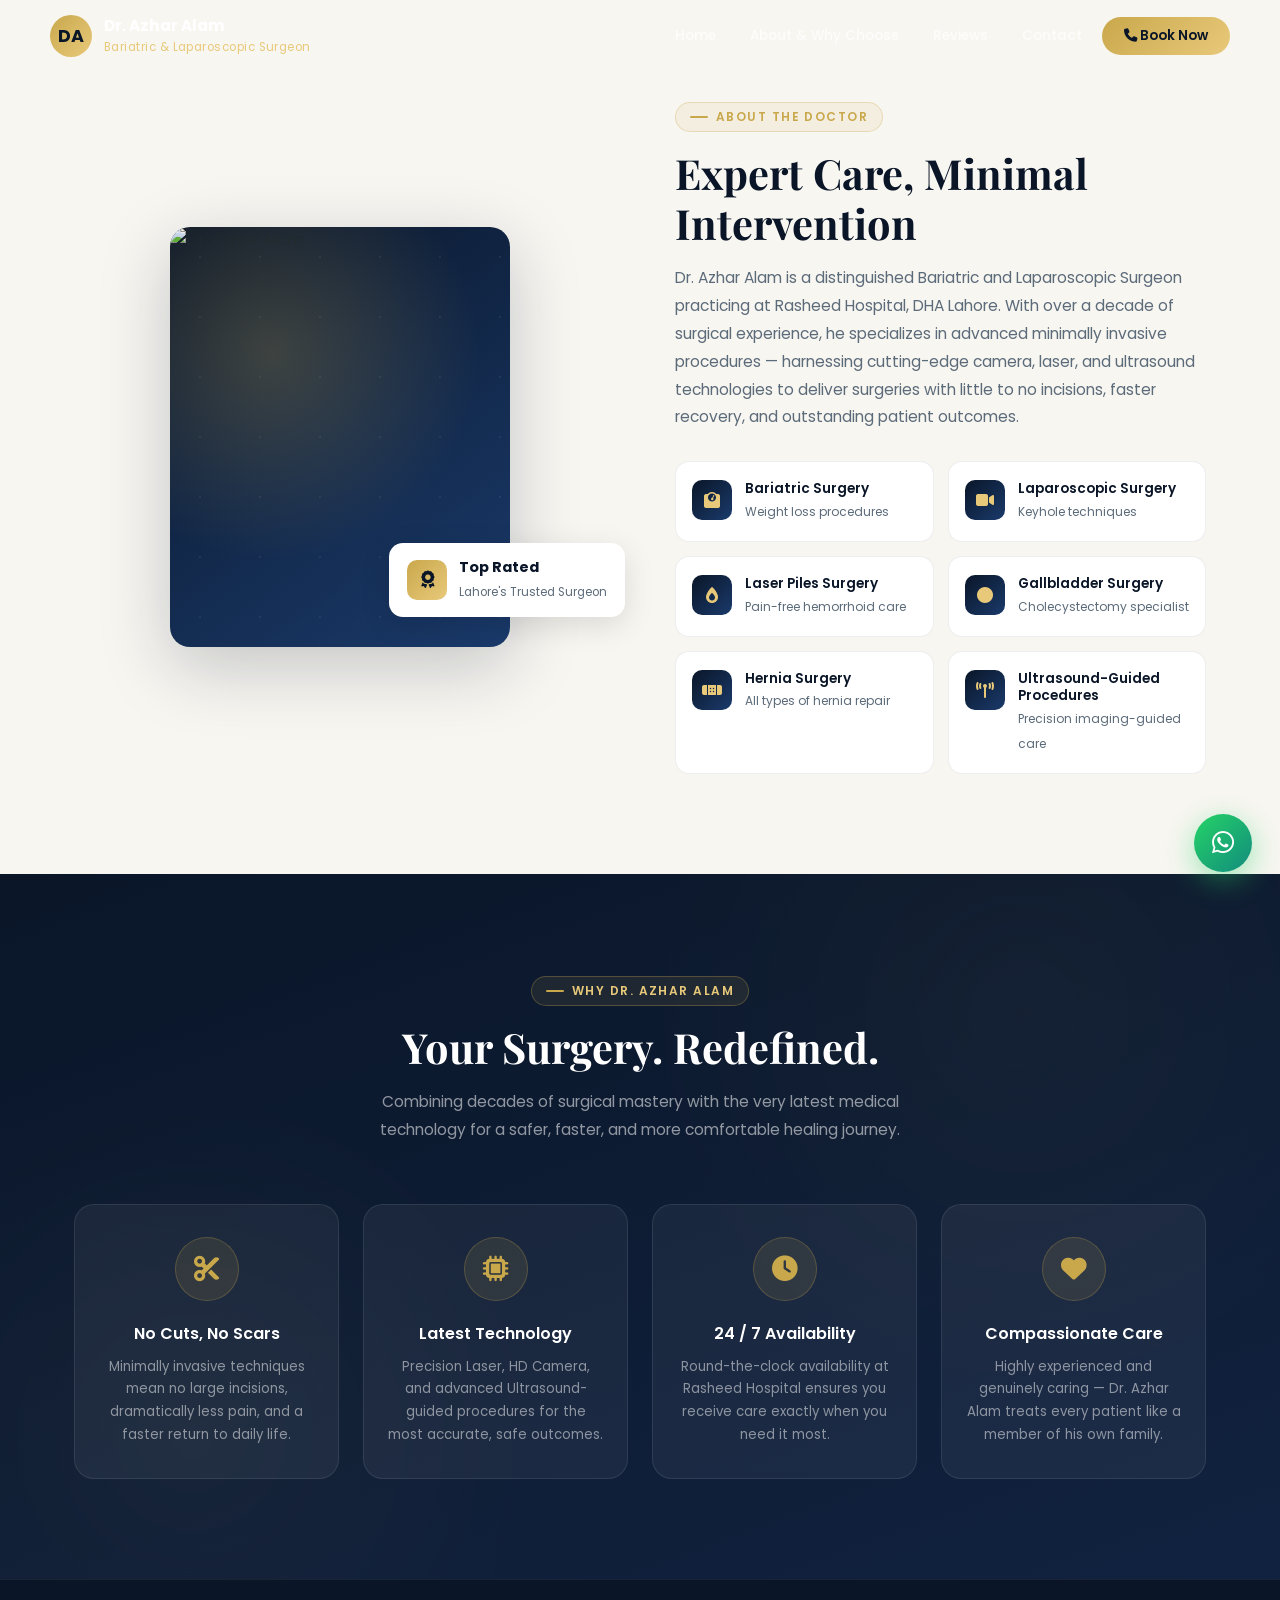
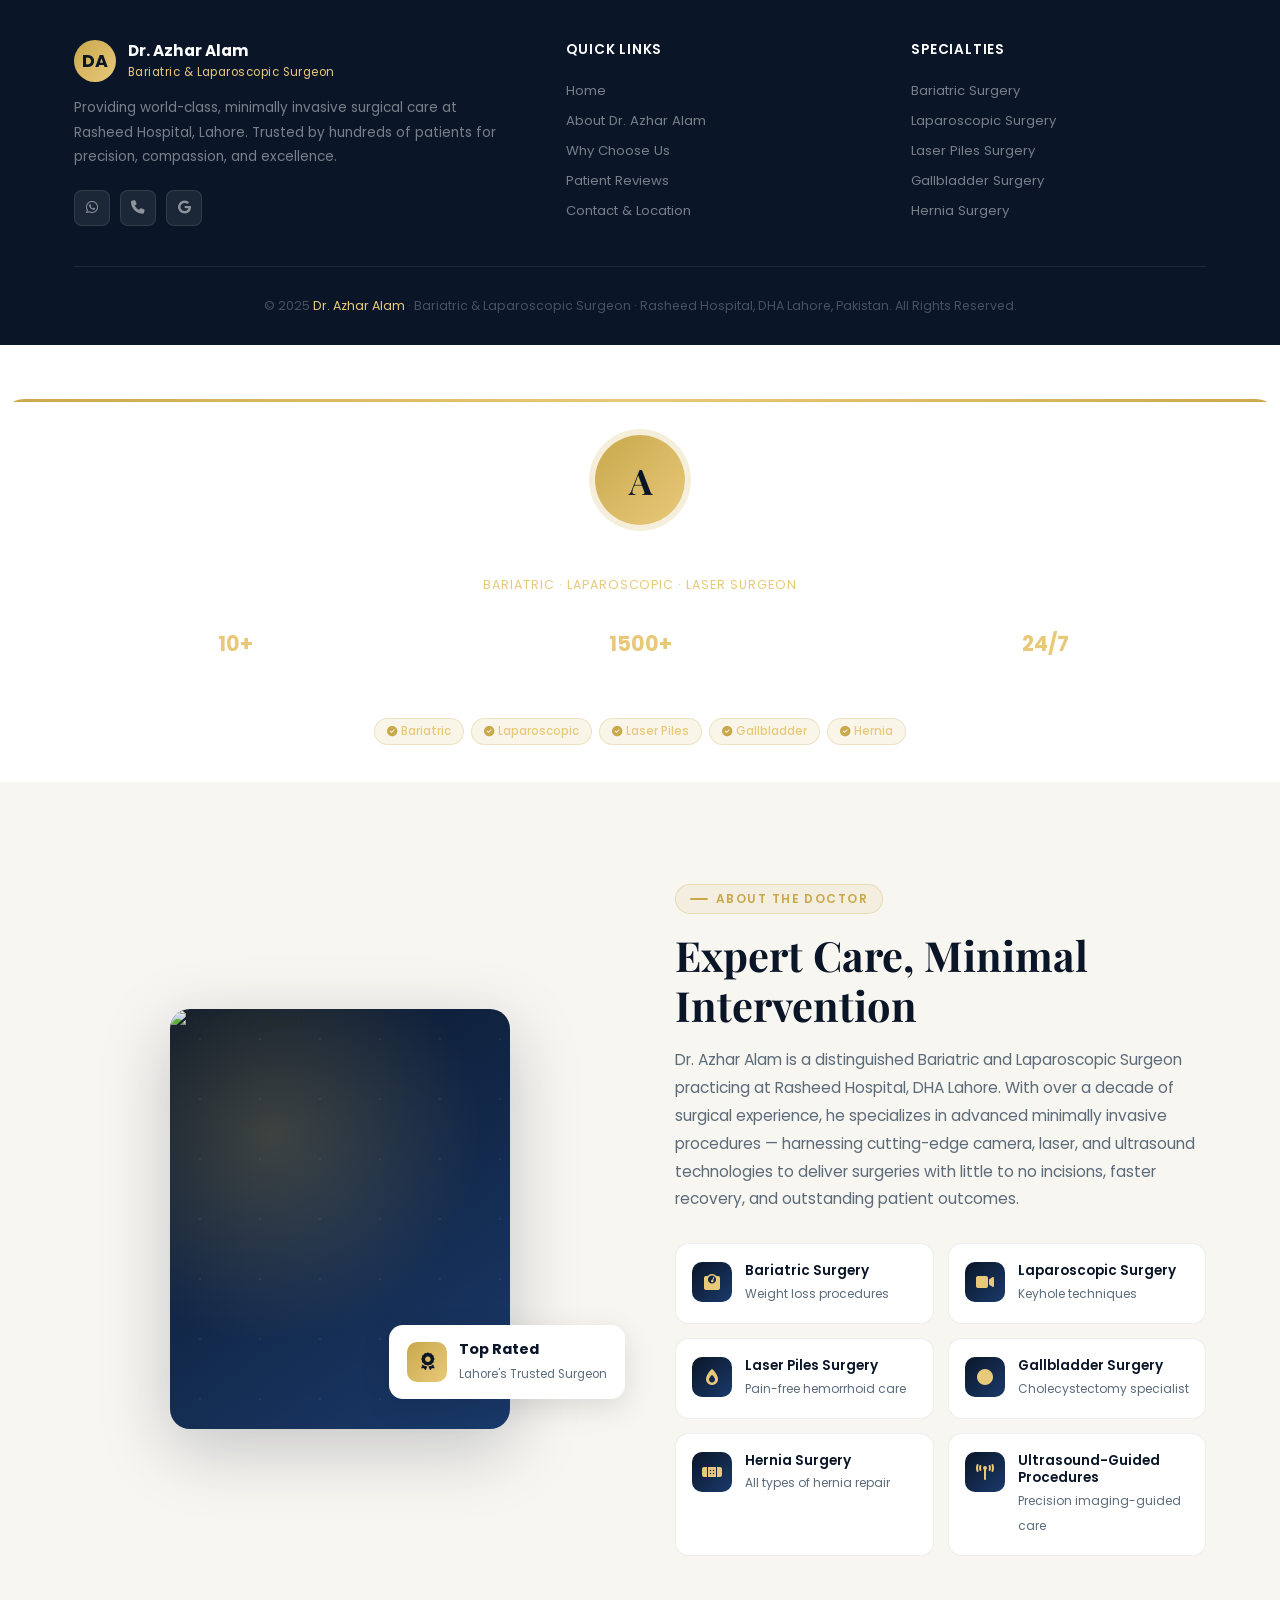
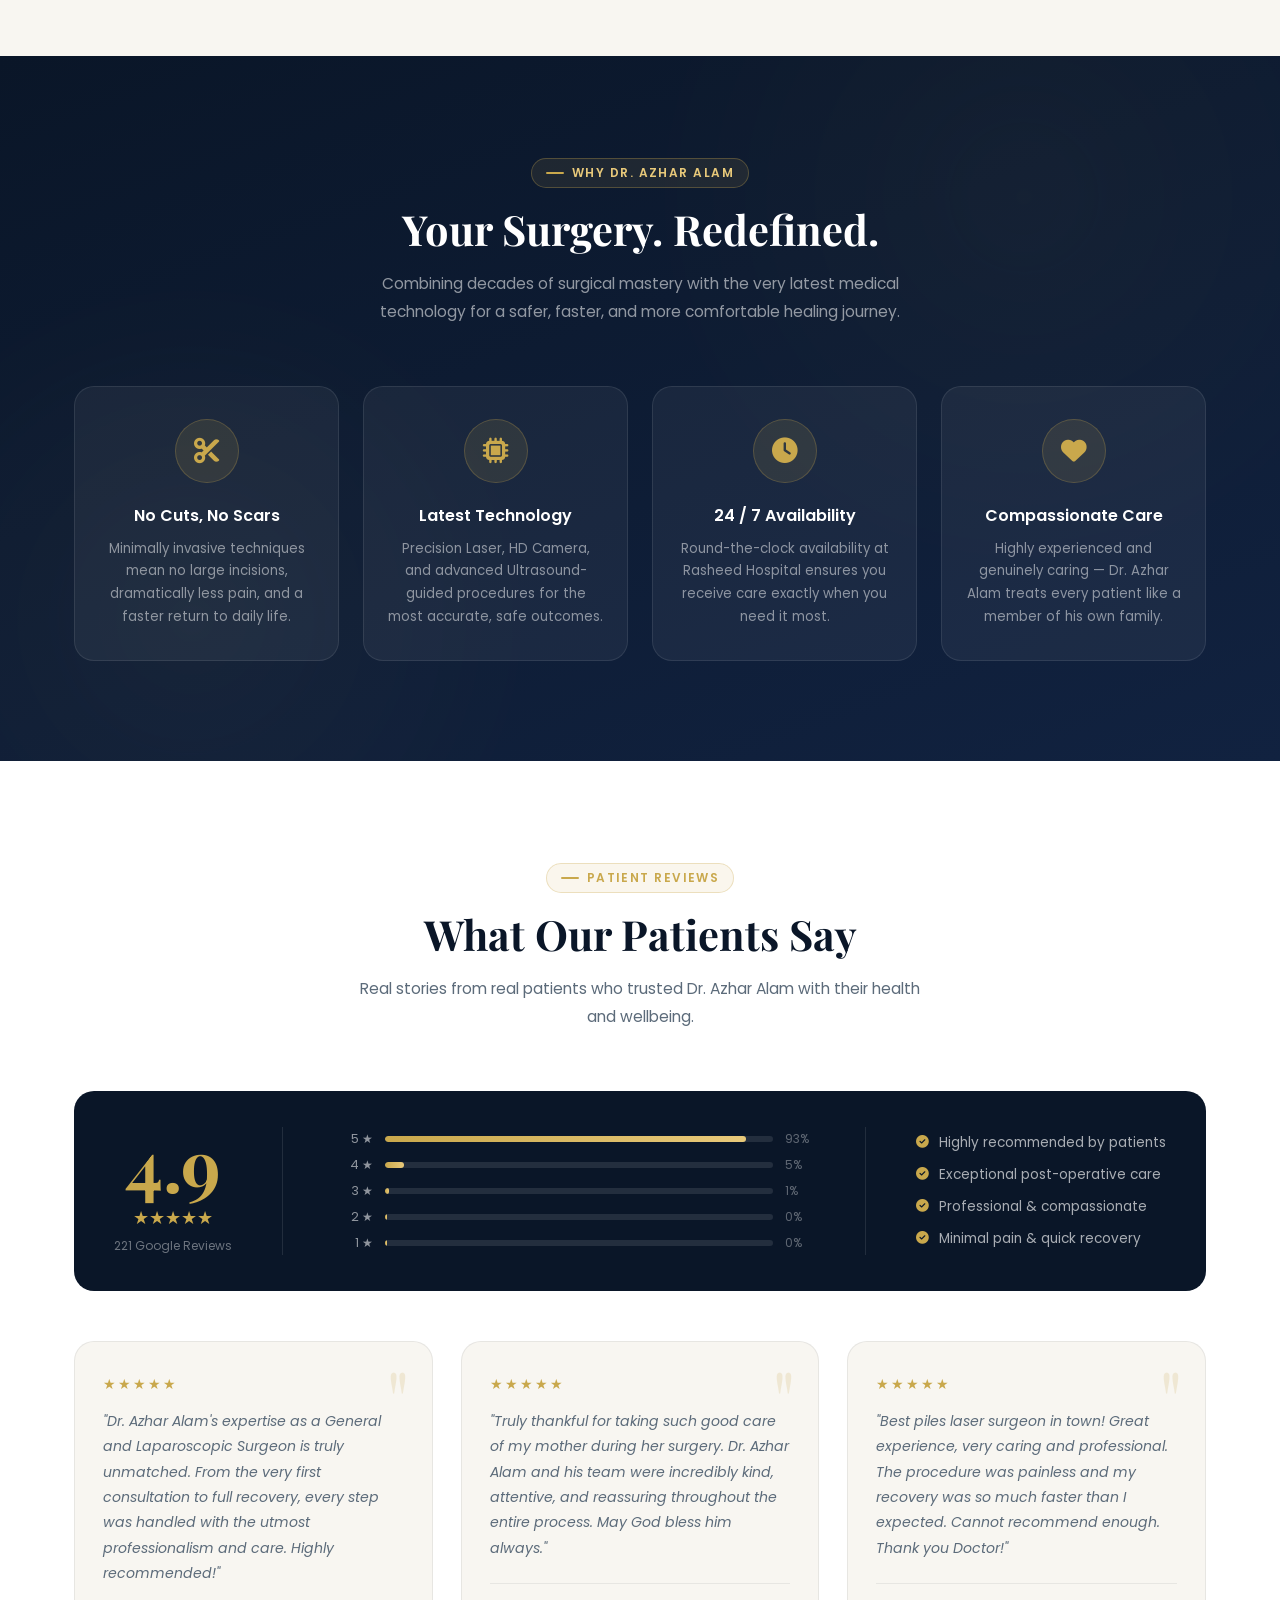
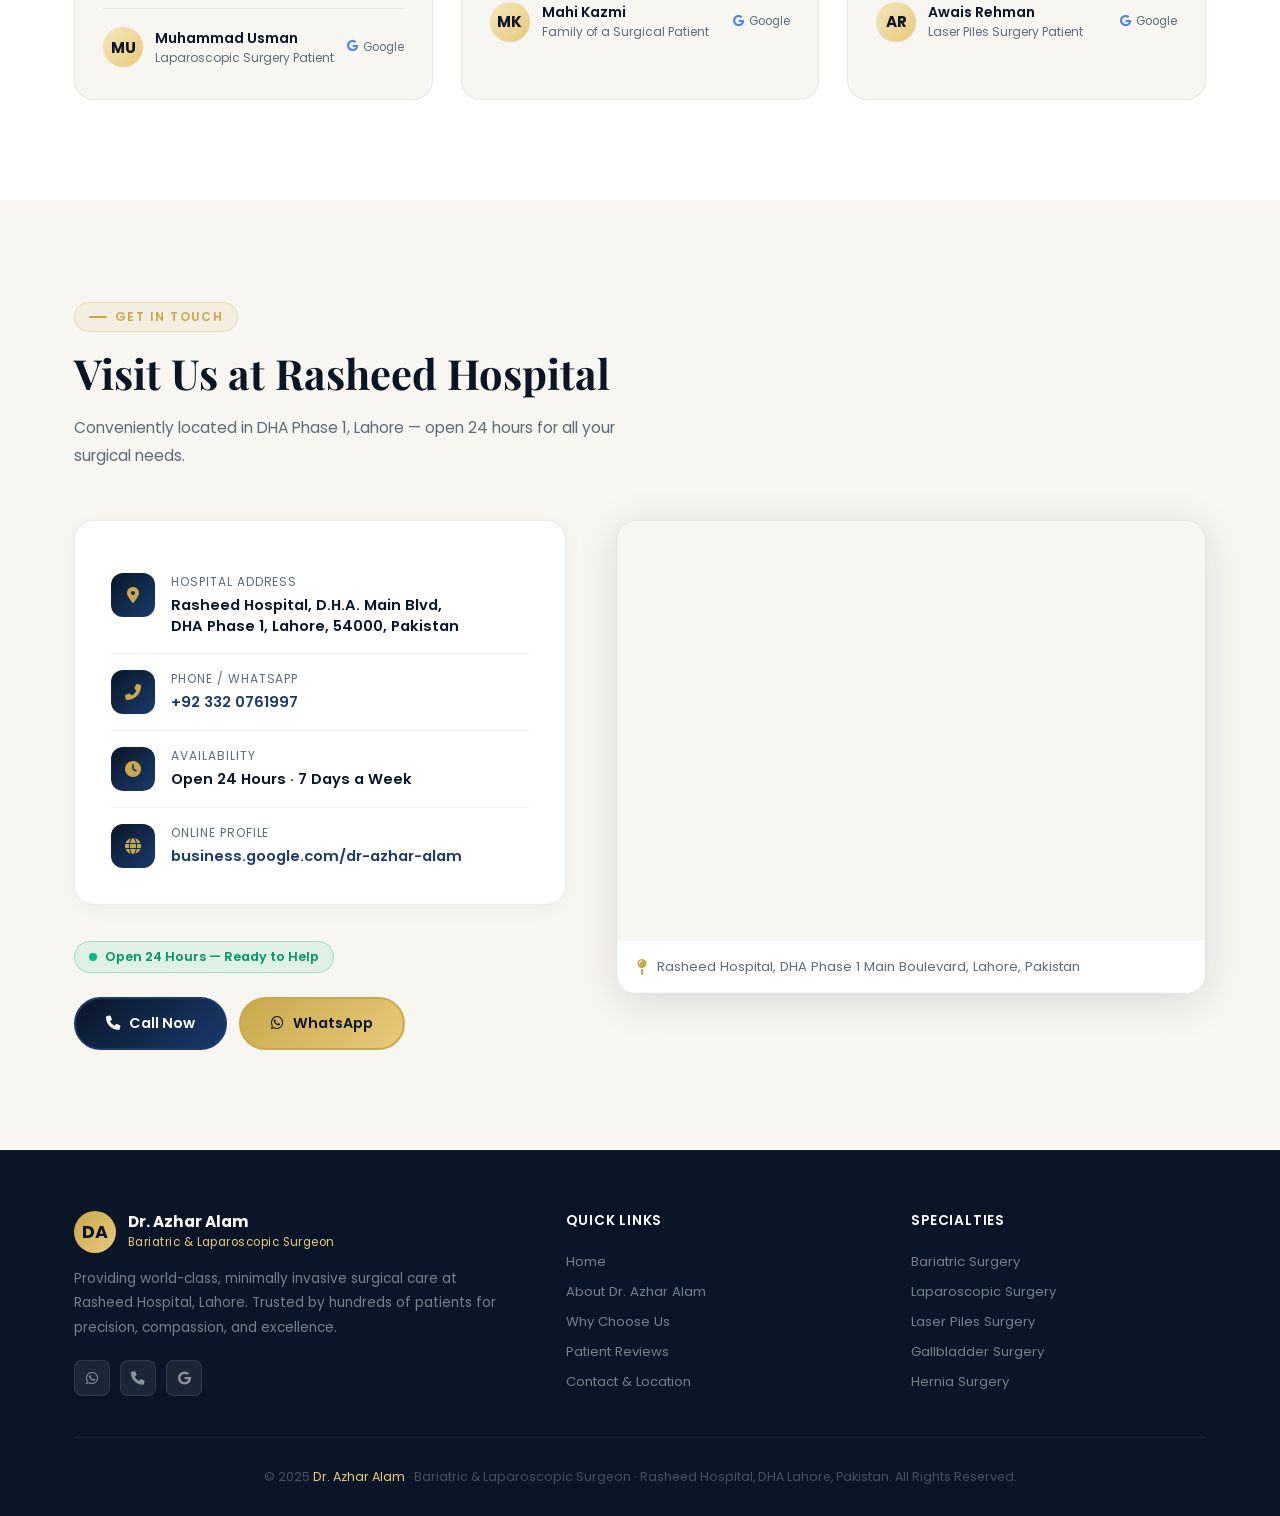
==== about.html @ 4dccc45f "Refactor to multi-page layout and external CSS" ====
<!DOCTYPE html>
<html lang="en">

<head>
  <meta charset="UTF-8" />
  <meta name="viewport" content="width=device-width, initial-scale=1.0" />
  <title>Dr. Azhar Alam — Bariatric & Laparoscopic Surgeon, Lahore</title>
  <link rel="preconnect" href="https://fonts.googleapis.com" />
  <link rel="preconnect" href="https://fonts.gstatic.com" crossorigin />
  <link
    href="https://fonts.googleapis.com/css2?family=Playfair+Display:wght@400;600;700&family=Poppins:wght@300;400;500;600;700&family=Noto+Nastaliq+Urdu:wght@400;700&display=swap"
    rel="stylesheet" />
  <link rel="stylesheet" href="https://cdnjs.cloudflare.com/ajax/libs/font-awesome/6.5.0/css/all.min.css" />

    <link rel="stylesheet" href="style.css" />
</head>
<body>
<nav id="navbar">
    <div class="nav-inner">
      <div class="nav-logo">
        <div class="nav-logo-icon">DA</div>
        <div class="nav-logo-text">
          <strong>Dr. Azhar Alam</strong>
          <span>Bariatric & Laparoscopic Surgeon</span>
        </div>
      </div>
            <div class="nav-links">
        <a href="index.html">Home</a>
        <a href="about.html">About & Why Choose</a>
        <a href="reviews.html">Reviews</a>
        <a href="contact.html">Contact</a>
        <a href="tel:+923320761997" class="nav-cta"><i class="fa fa-phone"></i> Book Now</a>
      </div>
      <div class="hamburger" id="hamburger" onclick="toggleMenu()">
        <span></span><span></span><span></span>
      </div>
    </div>
  </nav>
    <div class="mobile-menu" id="mobileMenu">
    <a href="index.html"><i class="fa fa-home"
        style="margin-right:10px;color:var(--gold)"></i>Home</a>
    <a href="about.html"><i class="fa fa-user-md"
        style="margin-right:10px;color:var(--gold)"></i>About</a>
    <a href="reviews.html"><i class="fa fa-comments"
        style="margin-right:10px;color:var(--gold)"></i>Reviews</a>
    <a href="contact.html"><i class="fa fa-map-marker-alt"
        style="margin-right:10px;color:var(--gold)"></i>Contact</a>
    <a href="tel:+923320761997" style="color:var(--gold-light);font-weight:600;margin-top:10px;"><i class="fa fa-phone"
        style="margin-right:10px;"></i>Call Now: +92 332 0761997</a>
  </div>

<section id="about">
    <div class="container">
      <div class="about-grid">
        <div class="about-img-wrap reveal-left">
          <div class="about-img-bg" style="overflow: hidden; border-radius: 20px;">
            <img src="assets/image1.png" alt="Dr. Azhar Alam"
              style="width: 100%; height: 100%; object-fit: cover; display: block;">
          </div>
          <div class="about-badge-float">
            <div class="abf-icon"><i class="fa fa-award"></i></div>
            <div class="abf-text">
              <strong>Top Rated</strong>
              <span>Lahore's Trusted Surgeon</span>
            </div>
          </div>
        </div>

        <div class="about-text reveal-right">
          <div class="section-label">About the Doctor</div>
          <h2 class="section-title">Expert Care, Minimal Intervention</h2>
          <p class="section-sub">
            Dr. Azhar Alam is a distinguished Bariatric and Laparoscopic Surgeon practicing at Rasheed Hospital, DHA
            Lahore. With over a decade of surgical experience, he specializes in advanced minimally invasive procedures
            — harnessing cutting-edge camera, laser, and ultrasound technologies to deliver surgeries with little to no
            incisions, faster recovery, and outstanding patient outcomes.
          </p>

          <div class="specialty-grid">
            <div class="specialty-card reveal delay-1">
              <div class="sc-icon"><i class="fa fa-weight"></i></div>
              <div class="sc-text">
                <strong>Bariatric Surgery</strong>
                <span>Weight loss procedures</span>
              </div>
            </div>
            <div class="specialty-card reveal delay-2">
              <div class="sc-icon"><i class="fa fa-video"></i></div>
              <div class="sc-text">
                <strong>Laparoscopic Surgery</strong>
                <span>Keyhole techniques</span>
              </div>
            </div>
            <div class="specialty-card reveal delay-3">
              <div class="sc-icon"><i class="fa fa-burn"></i></div>
              <div class="sc-text">
                <strong>Laser Piles Surgery</strong>
                <span>Pain-free hemorrhoid care</span>
              </div>
            </div>
            <div class="specialty-card reveal delay-4">
              <div class="sc-icon"><i class="fa fa-circle"></i></div>
              <div class="sc-text">
                <strong>Gallbladder Surgery</strong>
                <span>Cholecystectomy specialist</span>
              </div>
            </div>
            <div class="specialty-card reveal delay-5">
              <div class="sc-icon"><i class="fa fa-band-aid"></i></div>
              <div class="sc-text">
                <strong>Hernia Surgery</strong>
                <span>All types of hernia repair</span>
              </div>
            </div>
            <div class="specialty-card reveal delay-5">
              <div class="sc-icon"><i class="fa fa-broadcast-tower"></i></div>
              <div class="sc-text">
                <strong>Ultrasound-Guided Procedures</strong>
                <span>Precision imaging-guided care</span>
              </div>
            </div>
          </div>
        </div>
      </div>
    </div>
  </section>

  <!-- ═══════════════════════════════ WHY CHOOSE ═══════════════════════════════ -->
  <section id="why">
    <div class="container">
      <div class="why-header">
        <div class="section-label reveal"
          style="color:var(--gold-light);background:rgba(201,168,76,.1);border-color:rgba(201,168,76,.3);">
          Why Dr. Azhar Alam
        </div>
        <h2 class="section-title reveal delay-1">Your Surgery. Redefined.</h2>
        <p class="section-sub reveal delay-2" style="color:rgba(255,255,255,.55); margin:0 auto;">
          Combining decades of surgical mastery with the very latest medical technology for a safer, faster, and more
          comfortable healing journey.
        </p>
      </div>
      <div class="why-grid">
        <div class="why-card reveal delay-1">
          <div class="why-icon"><i class="fa fa-cut"></i></div>
          <h3>No Cuts, No Scars</h3>
          <p>Minimally invasive techniques mean no large incisions, dramatically less pain, and a faster return to daily
            life.</p>
        </div>
        <div class="why-card reveal delay-2">
          <div class="why-icon"><i class="fa fa-microchip"></i></div>
          <h3>Latest Technology</h3>
          <p>Precision Laser, HD Camera, and advanced Ultrasound-guided procedures for the most accurate, safe outcomes.
          </p>
        </div>
        <div class="why-card reveal delay-3">
          <div class="why-icon"><i class="fa fa-clock"></i></div>
          <h3>24 / 7 Availability</h3>
          <p>Round-the-clock availability at Rasheed Hospital ensures you receive care exactly when you need it most.
          </p>
        </div>
        <div class="why-card reveal delay-4">
          <div class="why-icon"><i class="fa fa-heart"></i></div>
          <h3>Compassionate Care</h3>
          <p>Highly experienced and genuinely caring — Dr. Azhar Alam treats every patient like a member of his own
            family.</p>
        </div>
      </div>
    </div>
  </section>

<footer>
    <div class="container">
      <div class="footer-top">
        <div class="footer-brand">
          <div class="nav-logo" style="margin-bottom:0">
            <div class="nav-logo-icon">DA</div>
            <div class="nav-logo-text">
              <strong>Dr. Azhar Alam</strong>
              <span>Bariatric & Laparoscopic Surgeon</span>
            </div>
          </div>
          <p>Providing world-class, minimally invasive surgical care at Rasheed Hospital, Lahore. Trusted by hundreds of
            patients for precision, compassion, and excellence.</p>
          <div class="footer-socials">
            <a href="https://wa.me/923320761997" class="footer-social" target="_blank"><i
                class="fab fa-whatsapp"></i></a>
            <a href="tel:+923320761997" class="footer-social"><i class="fa fa-phone"></i></a>
            <a href="https://business.google.com/dr-azhar-alam" class="footer-social" target="_blank"><i
                class="fab fa-google"></i></a>
          </div>
        </div>

                <div class="footer-col">
          <h4>Quick Links</h4>
          <a href="index.html">Home</a>
          <a href="about.html">About Dr. Azhar Alam</a>
          <a href="about.html">Why Choose Us</a>
          <a href="reviews.html">Patient Reviews</a>
          <a href="contact.html">Contact & Location</a>
        </div>

        <div class="footer-col">
          <h4>Specialties</h4>
          <a href="about.html">Bariatric Surgery</a>
          <a href="about.html">Laparoscopic Surgery</a>
          <a href="about.html">Laser Piles Surgery</a>
          <a href="about.html">Gallbladder Surgery</a>
          <a href="about.html">Hernia Surgery</a>
        </div>
      </div>

      <div class="footer-bottom">
        <p>© 2025 <span>Dr. Azhar Alam</span> · Bariatric & Laparoscopic Surgeon · Rasheed Hospital, DHA Lahore,
          Pakistan. All Rights Reserved.</p>
      </div>
    </div>
  </footer>

<a href="https://wa.me/923320761997" class="btn btn-outline" target="_blank">
            <i class="fab fa-whatsapp"></i> WhatsApp
          </a>
        </div>
      </div>

      <div class="hero-right reveal delay-3">
        <div class="hero-card">
          <div class="hc-avatar">A</div>
          <div class="hc-name">Dr. Azhar Alam</div>
          <div class="hc-spec">Bariatric · Laparoscopic · Laser Surgeon</div>
          <div class="hc-stats">
            <div class="hc-stat">
              <strong>10+</strong>
              <span>Years Exp.</span>
            </div>
            <div class="hc-stat">
              <strong>1500+</strong>
              <span>Surgeries</span>
            </div>
            <div class="hc-stat">
              <strong>24/7</strong>
              <span>Available</span>
            </div>
          </div>
          <div class="hc-tags">
            <span class="hc-tag"><i class="fa fa-check-circle"
                style="color:var(--gold);margin-right:4px;font-size:.65rem;"></i>Bariatric</span>
            <span class="hc-tag"><i class="fa fa-check-circle"
                style="color:var(--gold);margin-right:4px;font-size:.65rem;"></i>Laparoscopic</span>
            <span class="hc-tag"><i class="fa fa-check-circle"
                style="color:var(--gold);margin-right:4px;font-size:.65rem;"></i>Laser Piles</span>
            <span class="hc-tag"><i class="fa fa-check-circle"
                style="color:var(--gold);margin-right:4px;font-size:.65rem;"></i>Gallbladder</span>
            <span class="hc-tag"><i class="fa fa-check-circle"
                style="color:var(--gold);margin-right:4px;font-size:.65rem;"></i>Hernia</span>
          </div>
        </div>
      </div>
    </div>
  </section>

  <!-- ═══════════════════════════════ ABOUT ═══════════════════════════════ -->
  <section id="about">
    <div class="container">
      <div class="about-grid">
        <div class="about-img-wrap reveal-left">
          <div class="about-img-bg" style="overflow: hidden; border-radius: 20px;">
            <img src="assets/image1.png" alt="Dr. Azhar Alam"
              style="width: 100%; height: 100%; object-fit: cover; display: block;">
          </div>
          <div class="about-badge-float">
            <div class="abf-icon"><i class="fa fa-award"></i></div>
            <div class="abf-text">
              <strong>Top Rated</strong>
              <span>Lahore's Trusted Surgeon</span>
            </div>
          </div>
        </div>

        <div class="about-text reveal-right">
          <div class="section-label">About the Doctor</div>
          <h2 class="section-title">Expert Care, Minimal Intervention</h2>
          <p class="section-sub">
            Dr. Azhar Alam is a distinguished Bariatric and Laparoscopic Surgeon practicing at Rasheed Hospital, DHA
            Lahore. With over a decade of surgical experience, he specializes in advanced minimally invasive procedures
            — harnessing cutting-edge camera, laser, and ultrasound technologies to deliver surgeries with little to no
            incisions, faster recovery, and outstanding patient outcomes.
          </p>

          <div class="specialty-grid">
            <div class="specialty-card reveal delay-1">
              <div class="sc-icon"><i class="fa fa-weight"></i></div>
              <div class="sc-text">
                <strong>Bariatric Surgery</strong>
                <span>Weight loss procedures</span>
              </div>
            </div>
            <div class="specialty-card reveal delay-2">
              <div class="sc-icon"><i class="fa fa-video"></i></div>
              <div class="sc-text">
                <strong>Laparoscopic Surgery</strong>
                <span>Keyhole techniques</span>
              </div>
            </div>
            <div class="specialty-card reveal delay-3">
              <div class="sc-icon"><i class="fa fa-burn"></i></div>
              <div class="sc-text">
                <strong>Laser Piles Surgery</strong>
                <span>Pain-free hemorrhoid care</span>
              </div>
            </div>
            <div class="specialty-card reveal delay-4">
              <div class="sc-icon"><i class="fa fa-circle"></i></div>
              <div class="sc-text">
                <strong>Gallbladder Surgery</strong>
                <span>Cholecystectomy specialist</span>
              </div>
            </div>
            <div class="specialty-card reveal delay-5">
              <div class="sc-icon"><i class="fa fa-band-aid"></i></div>
              <div class="sc-text">
                <strong>Hernia Surgery</strong>
                <span>All types of hernia repair</span>
              </div>
            </div>
            <div class="specialty-card reveal delay-5">
              <div class="sc-icon"><i class="fa fa-broadcast-tower"></i></div>
              <div class="sc-text">
                <strong>Ultrasound-Guided Procedures</strong>
                <span>Precision imaging-guided care</span>
              </div>
            </div>
          </div>
        </div>
      </div>
    </div>
  </section>

  <!-- ═══════════════════════════════ WHY CHOOSE ═══════════════════════════════ -->
  <section id="why">
    <div class="container">
      <div class="why-header">
        <div class="section-label reveal"
          style="color:var(--gold-light);background:rgba(201,168,76,.1);border-color:rgba(201,168,76,.3);">
          Why Dr. Azhar Alam
        </div>
        <h2 class="section-title reveal delay-1">Your Surgery. Redefined.</h2>
        <p class="section-sub reveal delay-2" style="color:rgba(255,255,255,.55); margin:0 auto;">
          Combining decades of surgical mastery with the very latest medical technology for a safer, faster, and more
          comfortable healing journey.
        </p>
      </div>
      <div class="why-grid">
        <div class="why-card reveal delay-1">
          <div class="why-icon"><i class="fa fa-cut"></i></div>
          <h3>No Cuts, No Scars</h3>
          <p>Minimally invasive techniques mean no large incisions, dramatically less pain, and a faster return to daily
            life.</p>
        </div>
        <div class="why-card reveal delay-2">
          <div class="why-icon"><i class="fa fa-microchip"></i></div>
          <h3>Latest Technology</h3>
          <p>Precision Laser, HD Camera, and advanced Ultrasound-guided procedures for the most accurate, safe outcomes.
          </p>
        </div>
        <div class="why-card reveal delay-3">
          <div class="why-icon"><i class="fa fa-clock"></i></div>
          <h3>24 / 7 Availability</h3>
          <p>Round-the-clock availability at Rasheed Hospital ensures you receive care exactly when you need it most.
          </p>
        </div>
        <div class="why-card reveal delay-4">
          <div class="why-icon"><i class="fa fa-heart"></i></div>
          <h3>Compassionate Care</h3>
          <p>Highly experienced and genuinely caring — Dr. Azhar Alam treats every patient like a member of his own
            family.</p>
        </div>
      </div>
    </div>
  </section>

  <!-- ═══════════════════════════════ REVIEWS ═══════════════════════════════ -->
  <section id="reviews">
    <div class="container">
      <div class="reviews-header">
        <div class="section-label reveal">Patient Reviews</div>
        <h2 class="section-title reveal delay-1">What Our Patients Say</h2>
        <p class="section-sub reveal delay-2">Real stories from real patients who trusted Dr. Azhar Alam with their
          health and wellbeing.</p>
      </div>

      <!-- Rating Summary -->
      <div class="rating-summary reveal">
        <div class="rs-big">
          <div class="num">4.9</div>
          <div class="stars">★★★★★</div>
          <p>221 Google Reviews</p>
        </div>
        <div class="rs-divider"></div>
        <div class="rs-bars">
          <div class="rs-bar-row">
            <span>5 ★</span>
            <div class="rs-bar-track">
              <div class="rs-bar-fill" style="width:93%"></div>
            </div>
            <span>93%</span>
          </div>
          <div class="rs-bar-row">
            <span>4 ★</span>
            <div class="rs-bar-track">
              <div class="rs-bar-fill" style="width:5%"></div>
            </div>
            <span>5%</span>
          </div>
          <div class="rs-bar-row">
            <span>3 ★</span>
            <div class="rs-bar-track">
              <div class="rs-bar-fill" style="width:1%"></div>
            </div>
            <span>1%</span>
          </div>
          <div class="rs-bar-row">
            <span>2 ★</span>
            <div class="rs-bar-track">
              <div class="rs-bar-fill" style="width:0.5%"></div>
            </div>
            <span>0%</span>
          </div>
          <div class="rs-bar-row">
            <span>1 ★</span>
            <div class="rs-bar-track">
              <div class="rs-bar-fill" style="width:0.5%"></div>
            </div>
            <span>0%</span>
          </div>
        </div>
        <div class="rs-divider"></div>
        <div class="rs-highlights">
          <div class="rs-hl"><i class="fa fa-check-circle"></i> Highly recommended by patients</div>
          <div class="rs-hl"><i class="fa fa-check-circle"></i> Exceptional post-operative care</div>
          <div class="rs-hl"><i class="fa fa-check-circle"></i> Professional & compassionate</div>
          <div class="rs-hl"><i class="fa fa-check-circle"></i> Minimal pain & quick recovery</div>
        </div>
      </div>

      <div class="reviews-grid">
        <!-- Review 1 -->
        <div class="review-card reveal delay-1">
          <div class="review-stars">★★★★★</div>
          <p class="review-text">
            "Dr. Azhar Alam's expertise as a General and Laparoscopic Surgeon is truly unmatched. From the very first
            consultation to full recovery, every step was handled with the utmost professionalism and care. Highly
            recommended!"
          </p>
          <div class="review-author">
            <div class="reviewer-avatar">MU</div>
            <div>
              <div class="reviewer-name">Muhammad Usman</div>
              <div class="reviewer-tag">Laparoscopic Surgery Patient</div>
            </div>
            <div class="review-source"><i class="fab fa-google"></i> Google</div>
          </div>
        </div>

        <!-- Review 2 -->
        <div class="review-card reveal delay-2">
          <div class="review-stars">★★★★★</div>
          <p class="review-text">
            "Truly thankful for taking such good care of my mother during her surgery. Dr. Azhar Alam and his team were
            incredibly kind, attentive, and reassuring throughout the entire process. May God bless him always."
          </p>
          <div class="review-author">
            <div class="reviewer-avatar">MK</div>
            <div>
              <div class="reviewer-name">Mahi Kazmi</div>
              <div class="reviewer-tag">Family of a Surgical Patient</div>
            </div>
            <div class="review-source"><i class="fab fa-google"></i> Google</div>
          </div>
        </div>

        <!-- Review 3 -->
        <div class="review-card reveal delay-3">
          <div class="review-stars">★★★★★</div>
          <p class="review-text">
            "Best piles laser surgeon in town! Great experience, very caring and professional. The procedure was
            painless and my recovery was so much faster than I expected. Cannot recommend enough. Thank you Doctor!"
          </p>
          <div class="review-author">
            <div class="reviewer-avatar">AR</div>
            <div>
              <div class="reviewer-name">Awais Rehman</div>
              <div class="reviewer-tag">Laser Piles Surgery Patient</div>
            </div>
            <div class="review-source"><i class="fab fa-google"></i> Google</div>
          </div>
        </div>
      </div>
    </div>
  </section>

  <!-- ═══════════════════════════════ CONTACT ═══════════════════════════════ -->
  <section id="contact">
    <div class="container">
      <div class="section-label reveal">Get In Touch</div>
      <h2 class="section-title reveal delay-1">Visit Us at Rasheed Hospital</h2>
      <p class="section-sub reveal delay-2" style="margin-bottom:50px;">
        Conveniently located in DHA Phase 1, Lahore — open 24 hours for all your surgical needs.
      </p>

      <div class="contact-grid">
        <div class="contact-info reveal-left">
          <div class="contact-card">
            <div class="contact-item">
              <div class="ci-icon"><i class="fa fa-map-marker-alt"></i></div>
              <div>
                <div class="ci-label">Hospital Address</div>
                <div class="ci-value">Rasheed Hospital, D.H.A. Main Blvd,<br>DHA Phase 1, Lahore, 54000, Pakistan</div>
              </div>
            </div>
            <div class="contact-item">
              <div class="ci-icon"><i class="fa fa-phone-alt"></i></div>
              <div>
                <div class="ci-label">Phone / WhatsApp</div>
                <div class="ci-value"><a href="tel:+923320761997">+92 332 0761997</a></div>
              </div>
            </div>
            <div class="contact-item">
              <div class="ci-icon"><i class="fa fa-clock"></i></div>
              <div>
                <div class="ci-label">Availability</div>
                <div class="ci-value">Open 24 Hours · 7 Days a Week</div>
              </div>
            </div>
            <div class="contact-item">
              <div class="ci-icon"><i class="fa fa-globe"></i></div>
              <div>
                <div class="ci-label">Online Profile</div>
                <div class="ci-value">
                  <a href="https://business.google.com/dr-azhar-alam" target="_blank">
                    business.google.com/dr-azhar-alam
                  </a>
                </div>
              </div>
            </div>
          </div>

          <div class="availability-badge">Open 24 Hours — Ready to Help</div>

          <div style="margin-top:24px; display:flex; gap:12px; flex-wrap:wrap;">
            <a href="tel:+923320761997" class="btn btn-gold"
              style="background:linear-gradient(135deg,var(--navy),var(--navy-light));color:var(--white);border-color:var(--navy-light);">
              <i class="fa fa-phone"></i> Call Now
            </a>
            <a href="https://wa.me/923320761997" class="btn btn-gold" target="_blank">
              <i class="fab fa-whatsapp"></i> WhatsApp
            </a>
          </div>
        </div>

        <div class="reveal-right">
          <div class="map-wrap">
            <iframe
              src="https://www.google.com/maps/embed?pb=!1m18!1m12!1m3!1d3401.406!2d74.3745!3d31.4813!2m3!1f0!2f0!3f0!3m2!1i1024!2i768!4f13.1!3m3!1m2!1s0x391904e86dbe0d23%3A0x8d82c6cd0c3ace5c!2sRasheed%20Hospital!5e0!3m2!1sen!2spk!4v1"
              allowfullscreen="" loading="lazy" referrerpolicy="no-referrer-when-downgrade"
              title="Rasheed Hospital DHA Lahore">
            </iframe>
            <div class="map-caption">
              <i class="fa fa-map-pin"></i>
              <span>Rasheed Hospital, DHA Phase 1 Main Boulevard, Lahore, Pakistan</span>
            </div>
          </div>
        </div>
      </div>
    </div>
  </section>

  <!-- ═══════════════════════════════ FOOTER ═══════════════════════════════ -->
  <footer>
    <div class="container">
      <div class="footer-top">
        <div class="footer-brand">
          <div class="nav-logo" style="margin-bottom:0">
            <div class="nav-logo-icon">DA</div>
            <div class="nav-logo-text">
              <strong>Dr. Azhar Alam</strong>
              <span>Bariatric & Laparoscopic Surgeon</span>
            </div>
          </div>
          <p>Providing world-class, minimally invasive surgical care at Rasheed Hospital, Lahore. Trusted by hundreds of
            patients for precision, compassion, and excellence.</p>
          <div class="footer-socials">
            <a href="https://wa.me/923320761997" class="footer-social" target="_blank"><i
                class="fab fa-whatsapp"></i></a>
            <a href="tel:+923320761997" class="footer-social"><i class="fa fa-phone"></i></a>
            <a href="https://business.google.com/dr-azhar-alam" class="footer-social" target="_blank"><i
                class="fab fa-google"></i></a>
          </div>
        </div>

                <div class="footer-col">
          <h4>Quick Links</h4>
          <a href="index.html">Home</a>
          <a href="about.html">About Dr. Azhar Alam</a>
          <a href="about.html">Why Choose Us</a>
          <a href="reviews.html">Patient Reviews</a>
          <a href="contact.html">Contact & Location</a>
        </div>

        <div class="footer-col">
          <h4>Specialties</h4>
          <a href="about.html">Bariatric Surgery</a>
          <a href="about.html">Laparoscopic Surgery</a>
          <a href="about.html">Laser Piles Surgery</a>
          <a href="about.html">Gallbladder Surgery</a>
          <a href="about.html">Hernia Surgery</a>
        </div>
      </div>

      <div class="footer-bottom">
        <p>© 2025 <span>Dr. Azhar Alam</span> · Bariatric & Laparoscopic Surgeon · Rasheed Hospital, DHA Lahore,
          Pakistan. All Rights Reserved.</p>
      </div>
    </div>
  </footer>

  <!-- ═══════════════════════════════ WHATSAPP FLOAT ═══════════════════════════════ -->
  <a href="https://wa.me/923320761997" class="wa-float" target="_blank" title="WhatsApp Dr. Azhar Alam">
    <i class="fab fa-whatsapp"></i>
    <span class="wa-tooltip">Chat on WhatsApp</span>
  </a>

  <script>
    /* ── Navbar scroll ── */
    const navbar = document.getElementById('navbar');
    window.addEventListener('scroll', () => {
      navbar.classList.toggle('scrolled', window.scrollY > 40);
    });

    /* ── Hamburger ── */
    function toggleMenu() {
      document.getElementById('hamburger').classList.toggle('open');
      document.getElementById('mobileMenu').classList.toggle('open');
    }

    /* ── Scroll Reveal ── */
    const revealEls = document.querySelectorAll('.reveal, .reveal-left, .reveal-right');
    const observer = new IntersectionObserver((entries) => {
      entries.forEach(entry => {
        if (entry.isIntersecting) {
          entry.target.classList.add('visible');
        }
      });
    }, { threshold: 0.12 });
    revealEls.forEach(el => observer.observe(el));

    /* ── Smooth close mobile menu on link click ── */
    document.querySelectorAll('.mobile-menu a').forEach(a => {
      a.addEventListener('click', () => {
        document.getElementById('hamburger').classList.remove('open');
        document.getElementById('mobileMenu').classList.remove('open');
      });
    });

    /* ── Rating bar animation ── */
    const ratingObs = new IntersectionObserver((entries) => {
      entries.forEach(entry => {
        if (entry.isIntersecting) {
          entry.target.querySelectorAll('.rs-bar-fill').forEach(bar => {
            const target = bar.style.width;
            bar.style.width = '0';
            setTimeout(() => bar.style.width = target, 200);
          });
          ratingObs.unobserve(entry.target);
        }
      });
    }, { threshold: 0.3 });
    const ratingSummary = document.querySelector('.rating-summary');
    if (ratingSummary) ratingObs.observe(ratingSummary);
  </script>
</body>

</html>
---- style.css ----
/* ─── CSS Variables ─── */
    :root {
      --navy: #0A1628;
      --navy-mid: #112240;
      --navy-light: #1a3a6b;
      --gold: #C9A84C;
      --gold-light: #E8C97A;
      --gold-pale: #F5E6C0;
      --white: #FFFFFF;
      --off-white: #F8F6F1;
      --text-dark: #0D1B2A;
      --text-muted: #5C6B7A;
      --radius: 14px;
      --shadow: 0 8px 40px rgba(10, 22, 40, 0.13);
      --shadow-lg: 0 20px 70px rgba(10, 22, 40, 0.22);
      --transition: 0.35s cubic-bezier(.4, 0, .2, 1);
    }

    /* ─── Reset ─── */
    *,
    *::before,
    *::after {
      margin: 0;
      padding: 0;
      box-sizing: border-box;
    }

    html {
      scroll-behavior: smooth;
      font-size: 16px;
    }

    body {
      font-family: 'Poppins', sans-serif;
      color: var(--text-dark);
      background: var(--white);
      overflow-x: hidden;
    }

    img {
      max-width: 100%;
      display: block;
    }

    a {
      text-decoration: none;
      color: inherit;
    }

    ul {
      list-style: none;
    }

    /* ─── Utility ─── */
    .urdu {
      font-family: 'Noto Nastaliq Urdu', serif;
      direction: rtl;
      text-align: right;
    }

    .container {
      max-width: 1180px;
      margin: 0 auto;
      padding: 0 24px;
    }

    .section-label {
      display: inline-flex;
      align-items: center;
      gap: 8px;
      font-size: .75rem;
      font-weight: 600;
      letter-spacing: .12em;
      text-transform: uppercase;
      color: var(--gold);
      background: rgba(201, 168, 76, .1);
      border: 1px solid rgba(201, 168, 76, .3);
      padding: 5px 14px;
      border-radius: 50px;
      margin-bottom: 16px;
    }

    .section-label::before {
      content: '';
      width: 18px;
      height: 2px;
      background: var(--gold);
      border-radius: 2px;
    }

    .section-title {
      font-family: 'Playfair Display', serif;
      font-size: clamp(1.8rem, 4vw, 2.6rem);
      font-weight: 700;
      line-height: 1.2;
      color: var(--navy);
      margin-bottom: 16px;
    }

    .section-sub {
      font-size: .97rem;
      color: var(--text-muted);
      line-height: 1.8;
      max-width: 560px;
    }

    .btn {
      display: inline-flex;
      align-items: center;
      gap: 9px;
      padding: 14px 30px;
      border-radius: 50px;
      font-family: 'Poppins', sans-serif;
      font-size: .9rem;
      font-weight: 600;
      cursor: pointer;
      border: 2px solid transparent;
      transition: var(--transition);
    }

    .btn-gold {
      background: linear-gradient(135deg, var(--gold), var(--gold-light));
      color: var(--navy);
      border-color: var(--gold);
    }

    .btn-gold:hover {
      background: linear-gradient(135deg, var(--gold-light), var(--gold));
      transform: translateY(-2px);
      box-shadow: 0 10px 30px rgba(201, 168, 76, .4);
    }

    .btn-outline {
      background: transparent;
      color: var(--white);
      border-color: rgba(255, 255, 255, .5);
    }

    .btn-outline:hover {
      background: rgba(255, 255, 255, .1);
      border-color: var(--white);
    }

    /* ─── Scroll Reveal ─── */
    .reveal {
      opacity: 0;
      transform: translateY(36px);
      transition: opacity .65s ease, transform .65s ease;
    }

    .reveal.visible {
      opacity: 1;
      transform: translateY(0);
    }

    .reveal-left {
      opacity: 0;
      transform: translateX(-36px);
      transition: opacity .65s ease, transform .65s ease;
    }

    .reveal-left.visible {
      opacity: 1;
      transform: translateX(0);
    }

    .reveal-right {
      opacity: 0;
      transform: translateX(36px);
      transition: opacity .65s ease, transform .65s ease;
    }

    .reveal-right.visible {
      opacity: 1;
      transform: translateX(0);
    }

    .delay-1 {
      transition-delay: .1s !important;
    }

    .delay-2 {
      transition-delay: .2s !important;
    }

    .delay-3 {
      transition-delay: .3s !important;
    }

    .delay-4 {
      transition-delay: .4s !important;
    }

    .delay-5 {
      transition-delay: .5s !important;
    }

    /* ─── NAV ─── */
    nav {
      position: fixed;
      top: 0;
      left: 0;
      right: 0;
      z-index: 1000;
      padding: 0 24px;
      transition: background var(--transition), box-shadow var(--transition);
    }

    nav.scrolled {
      background: rgba(10, 22, 40, .96);
      backdrop-filter: blur(14px);
      box-shadow: 0 2px 30px rgba(0, 0, 0, .3);
    }

    .nav-inner {
      max-width: 1180px;
      margin: 0 auto;
      display: flex;
      align-items: center;
      justify-content: space-between;
      height: 72px;
    }

    .nav-logo {
      display: flex;
      align-items: center;
      gap: 12px;
    }

    .nav-logo-icon {
      width: 42px;
      height: 42px;
      border-radius: 50%;
      background: linear-gradient(135deg, var(--gold), var(--gold-light));
      display: flex;
      align-items: center;
      justify-content: center;
      font-size: 1.1rem;
      color: var(--navy);
      font-weight: 700;
    }

    .nav-logo-text {
      line-height: 1.2;
    }

    .nav-logo-text strong {
      display: block;
      font-size: .95rem;
      font-weight: 700;
      color: var(--white);
    }

    .nav-logo-text span {
      font-size: .72rem;
      color: var(--gold-light);
      letter-spacing: .04em;
    }

    .nav-links {
      display: flex;
      align-items: center;
      gap: 6px;
    }

    .nav-links a {
      font-size: .84rem;
      font-weight: 500;
      color: rgba(255, 255, 255, .75);
      padding: 8px 14px;
      border-radius: 6px;
      transition: color var(--transition), background var(--transition);
    }

    .nav-links a:hover {
      color: var(--gold-light);
      background: rgba(255, 255, 255, .07);
    }

    .nav-cta {
      background: linear-gradient(135deg, var(--gold), var(--gold-light));
      color: var(--navy) !important;
      font-weight: 600 !important;
      border-radius: 50px !important;
      padding: 9px 22px !important;
    }

    .nav-cta:hover {
      transform: translateY(-1px);
      box-shadow: 0 6px 20px rgba(201, 168, 76, .4);
      background: linear-gradient(135deg, var(--gold-light), var(--gold)) !important;
    }

    .hamburger {
      display: none;
      flex-direction: column;
      gap: 5px;
      cursor: pointer;
      padding: 8px;
    }

    .hamburger span {
      display: block;
      width: 24px;
      height: 2px;
      background: var(--white);
      border-radius: 2px;
      transition: var(--transition);
    }

    .hamburger.open span:nth-child(1) {
      transform: rotate(45deg) translate(5px, 5px);
    }

    .hamburger.open span:nth-child(2) {
      opacity: 0;
    }

    .hamburger.open span:nth-child(3) {
      transform: rotate(-45deg) translate(5px, -5px);
    }

    .mobile-menu {
      display: none;
      position: fixed;
      top: 72px;
      left: 0;
      right: 0;
      background: var(--navy);
      padding: 20px 24px 28px;
      z-index: 999;
      border-top: 1px solid rgba(255, 255, 255, .08);
    }

    .mobile-menu.open {
      display: block;
    }

    .mobile-menu a {
      display: block;
      padding: 12px 0;
      font-size: .95rem;
      color: rgba(255, 255, 255, .85);
      border-bottom: 1px solid rgba(255, 255, 255, .06);
    }

    .mobile-menu a:last-child {
      border: none;
    }

    /* ─── HERO ─── */
    #hero {
      min-height: 100vh;
      background:
        radial-gradient(ellipse at 70% 50%, rgba(201, 168, 76, .12) 0%, transparent 60%),
        radial-gradient(ellipse at 20% 80%, rgba(26, 58, 107, .5) 0%, transparent 55%),
        linear-gradient(145deg, #0A1628 0%, #112240 55%, #0E2050 100%);
      display: flex;
      align-items: center;
      position: relative;
      overflow: hidden;
    }

    .hero-grid-lines {
      position: absolute;
      inset: 0;
      opacity: .04;
      background-image:
        linear-gradient(rgba(255, 255, 255, 1) 1px, transparent 1px),
        linear-gradient(90deg, rgba(255, 255, 255, 1) 1px, transparent 1px);
      background-size: 60px 60px;
    }

    .hero-orb {
      position: absolute;
      border-radius: 50%;
      filter: blur(80px);
      pointer-events: none;
    }

    .hero-orb-1 {
      width: 500px;
      height: 500px;
      background: radial-gradient(circle, rgba(201, 168, 76, .18) 0%, transparent 70%);
      right: -100px;
      top: -100px;
    }

    .hero-orb-2 {
      width: 350px;
      height: 350px;
      background: radial-gradient(circle, rgba(26, 58, 107, .6) 0%, transparent 70%);
      left: -50px;
      bottom: 0;
    }

    .hero-content {
      position: relative;
      z-index: 2;
      max-width: 1180px;
      margin: 0 auto;
      padding: 100px 24px 60px;
      display: grid;
      grid-template-columns: 1fr 420px;
      gap: 60px;
      align-items: center;
    }

    .hero-badge {
      display: inline-flex;
      align-items: center;
      gap: 8px;
      background: rgba(201, 168, 76, .15);
      border: 1px solid rgba(201, 168, 76, .35);
      color: var(--gold-light);
      font-size: .78rem;
      font-weight: 600;
      letter-spacing: .1em;
      text-transform: uppercase;
      padding: 7px 16px;
      border-radius: 50px;
      margin-bottom: 22px;
    }

    .hero-badge i {
      font-size: .7rem;
    }

    .hero-name {
      font-family: 'Playfair Display', serif;
      font-size: clamp(2.4rem, 5.5vw, 4rem);
      font-weight: 700;
      color: var(--white);
      line-height: 1.1;
      margin-bottom: 10px;
    }

    .hero-name span {
      color: var(--gold-light);
    }

    .hero-title {
      font-size: clamp(.9rem, 2vw, 1.05rem);
      font-weight: 400;
      color: rgba(255, 255, 255, .65);
      letter-spacing: .04em;
      margin-bottom: 24px;
    }

    .hero-tagline-en {
      font-size: clamp(1rem, 2.2vw, 1.2rem);
      font-weight: 500;
      color: var(--white);
      line-height: 1.55;
      margin-bottom: 10px;
    }

    .hero-tagline-ur {
      font-size: clamp(1rem, 2vw, 1.15rem);
      color: var(--gold-pale);
      line-height: 1.9;
      margin-bottom: 30px;
    }

    .hero-rating {
      display: inline-flex;
      align-items: center;
      gap: 10px;
      background: rgba(255, 255, 255, .08);
      border: 1px solid rgba(255, 255, 255, .12);
      padding: 10px 20px;
      border-radius: 50px;
      margin-bottom: 34px;
    }

    .hero-stars {
      color: var(--gold);
      font-size: .95rem;
      letter-spacing: 2px;
    }

    .hero-rating-text {
      font-size: .85rem;
      color: rgba(255, 255, 255, .75);
    }

    .hero-rating-text strong {
      color: var(--white);
    }

    .hero-btns {
      display: flex;
      gap: 14px;
      flex-wrap: wrap;
    }

    /* Hero card */
    .hero-card {
      background: rgba(255, 255, 255, .06);
      backdrop-filter: blur(20px);
      border: 1px solid rgba(255, 255, 255, .12);
      border-radius: 24px;
      padding: 36px 32px;
      position: relative;
      overflow: hidden;
    }

    .hero-card::before {
      content: '';
      position: absolute;
      top: 0;
      left: 0;
      right: 0;
      height: 3px;
      background: linear-gradient(90deg, var(--gold), var(--gold-light), var(--gold));
    }

    .hc-avatar {
      width: 90px;
      height: 90px;
      border-radius: 50%;
      background: linear-gradient(135deg, var(--gold), var(--gold-light));
      display: flex;
      align-items: center;
      justify-content: center;
      font-size: 2.2rem;
      color: var(--navy);
      font-weight: 700;
      margin: 0 auto 20px;
      font-family: 'Playfair Display', serif;
      box-shadow: 0 0 0 6px rgba(201, 168, 76, .2);
    }

    .hc-name {
      font-family: 'Playfair Display', serif;
      font-size: 1.25rem;
      font-weight: 700;
      color: var(--white);
      text-align: center;
      margin-bottom: 4px;
    }

    .hc-spec {
      font-size: .78rem;
      color: var(--gold-light);
      text-align: center;
      text-transform: uppercase;
      letter-spacing: .08em;
      margin-bottom: 24px;
    }

    .hc-stats {
      display: grid;
      grid-template-columns: repeat(3, 1fr);
      gap: 1px;
      background: rgba(255, 255, 255, .1);
      border-radius: 12px;
      overflow: hidden;
      margin-bottom: 22px;
    }

    .hc-stat {
      background: rgba(255, 255, 255, .04);
      padding: 14px 8px;
      text-align: center;
    }

    .hc-stat strong {
      display: block;
      font-size: 1.3rem;
      font-weight: 700;
      color: var(--gold-light);
      line-height: 1.2;
    }

    .hc-stat span {
      font-size: .7rem;
      color: rgba(255, 255, 255, .55);
    }

    .hc-tags {
      display: flex;
      flex-wrap: wrap;
      gap: 7px;
      justify-content: center;
    }

    .hc-tag {
      font-size: .72rem;
      padding: 4px 12px;
      border-radius: 50px;
      background: rgba(201, 168, 76, .12);
      border: 1px solid rgba(201, 168, 76, .25);
      color: var(--gold-light);
      font-weight: 500;
    }

    /* ─── ABOUT ─── */
    #about {
      padding: 100px 0;
      background: var(--off-white);
    }

    .about-grid {
      display: grid;
      grid-template-columns: 1fr 1fr;
      gap: 70px;
      align-items: center;
    }

    .about-img-wrap {
      position: relative;
      display: flex;
      justify-content: center;
    }

    .about-img-bg {
      width: 340px;
      height: 420px;
      border-radius: 24px;
      background: linear-gradient(145deg, var(--navy), var(--navy-light));
      position: relative;
      overflow: hidden;
      box-shadow: var(--shadow-lg);
    }

    .about-img-bg::before {
      content: '';
      position: absolute;
      inset: 0;
      background:
        radial-gradient(circle at 30% 30%, rgba(201, 168, 76, .25) 0%, transparent 55%),
        url("data:image/svg+xml,%3Csvg width='60' height='60' xmlns='http://www.w3.org/2000/svg'%3E%3Ccircle cx='30' cy='30' r='1' fill='rgba(255,255,255,0.08)'/%3E%3C/svg%3E");
    }

    .about-img-icon {
      position: absolute;
      inset: 0;
      display: flex;
      flex-direction: column;
      align-items: center;
      justify-content: center;
      gap: 12px;
    }

    .about-img-icon i {
      font-size: 4rem;
      color: var(--gold-light);
      opacity: .5;
    }

    .about-img-icon p {
      font-size: .85rem;
      color: rgba(255, 255, 255, .4);
    }

    .about-badge-float {
      position: absolute;
      bottom: 30px;
      right: -20px;
      background: var(--white);
      border-radius: 14px;
      padding: 14px 18px;
      box-shadow: 0 8px 30px rgba(0, 0, 0, .12);
      display: flex;
      align-items: center;
      gap: 12px;
    }

    .abf-icon {
      width: 40px;
      height: 40px;
      border-radius: 10px;
      background: linear-gradient(135deg, var(--gold), var(--gold-light));
      display: flex;
      align-items: center;
      justify-content: center;
      color: var(--navy);
      font-size: 1.1rem;
    }

    .abf-text strong {
      display: block;
      font-size: .9rem;
      color: var(--navy);
      font-weight: 700;
    }

    .abf-text span {
      font-size: .72rem;
      color: var(--text-muted);
    }

    .about-text .section-sub {
      margin-bottom: 30px;
    }

    .specialty-grid {
      display: grid;
      grid-template-columns: 1fr 1fr;
      gap: 14px;
      margin-top: 10px;
    }

    .specialty-card {
      background: var(--white);
      border: 1px solid rgba(10, 22, 40, .07);
      border-radius: var(--radius);
      padding: 18px 16px;
      display: flex;
      align-items: flex-start;
      gap: 13px;
      transition: var(--transition);
      cursor: default;
    }

    .specialty-card:hover {
      border-color: var(--gold);
      box-shadow: 0 6px 24px rgba(201, 168, 76, .15);
      transform: translateY(-3px);
    }

    .sc-icon {
      width: 40px;
      height: 40px;
      border-radius: 10px;
      flex-shrink: 0;
      background: linear-gradient(135deg, var(--navy), var(--navy-light));
      display: flex;
      align-items: center;
      justify-content: center;
      color: var(--gold-light);
      font-size: 1rem;
    }

    .specialty-card:hover .sc-icon {
      background: linear-gradient(135deg, var(--gold), var(--gold-light));
      color: var(--navy);
    }

    .sc-text strong {
      display: block;
      font-size: .85rem;
      font-weight: 600;
      color: var(--navy);
      line-height: 1.3;
    }

    .sc-text span {
      font-size: .75rem;
      color: var(--text-muted);
    }

    /* ─── WHY CHOOSE ─── */
    #why {
      padding: 100px 0;
      background: linear-gradient(160deg, var(--navy) 0%, var(--navy-mid) 100%);
      position: relative;
      overflow: hidden;
    }

    #why::before {
      content: '';
      position: absolute;
      inset: 0;
      opacity: .04;
      background:
        radial-gradient(circle at 80% 20%, var(--gold) 0%, transparent 35%),
        radial-gradient(circle at 15% 80%, var(--gold-light) 0%, transparent 30%);
    }

    .why-header {
      text-align: center;
      margin-bottom: 60px;
    }

    .why-header .section-title {
      color: var(--white);
    }

    .why-header .section-sub {
      color: rgba(255, 255, 255, .55);
      margin: 0 auto;
    }

    .why-grid {
      display: grid;
      grid-template-columns: repeat(4, 1fr);
      gap: 24px;
    }

    .why-card {
      background: rgba(255, 255, 255, .05);
      border: 1px solid rgba(255, 255, 255, .09);
      border-radius: 20px;
      padding: 32px 24px;
      text-align: center;
      transition: var(--transition);
      position: relative;
      overflow: hidden;
    }

    .why-card::before {
      content: '';
      position: absolute;
      bottom: 0;
      left: 0;
      right: 0;
      height: 3px;
      background: linear-gradient(90deg, var(--gold), var(--gold-light));
      transform: scaleX(0);
      transition: var(--transition);
      transform-origin: left;
    }

    .why-card:hover {
      background: rgba(255, 255, 255, .09);
      transform: translateY(-6px);
    }

    .why-card:hover::before {
      transform: scaleX(1);
    }

    .why-icon {
      width: 64px;
      height: 64px;
      border-radius: 50%;
      margin: 0 auto 20px;
      background: rgba(201, 168, 76, .12);
      border: 1px solid rgba(201, 168, 76, .25);
      display: flex;
      align-items: center;
      justify-content: center;
      font-size: 1.6rem;
      color: var(--gold);
      transition: var(--transition);
    }

    .why-card:hover .why-icon {
      background: linear-gradient(135deg, var(--gold), var(--gold-light));
      color: var(--navy);
      border-color: transparent;
    }

    .why-card h3 {
      font-size: 1rem;
      font-weight: 600;
      color: var(--white);
      margin-bottom: 10px;
    }

    .why-card p {
      font-size: .83rem;
      color: rgba(255, 255, 255, .5);
      line-height: 1.7;
    }

    /* ─── REVIEWS ─── */
    #reviews {
      padding: 100px 0;
      background: var(--white);
    }

    .reviews-header {
      text-align: center;
      margin-bottom: 60px;
    }

    .reviews-header .section-sub {
      margin: 0 auto;
    }

    .reviews-grid {
      display: grid;
      grid-template-columns: repeat(3, 1fr);
      gap: 28px;
    }

    .review-card {
      background: var(--off-white);
      border: 1px solid rgba(10, 22, 40, .07);
      border-radius: 20px;
      padding: 32px 28px;
      position: relative;
      transition: var(--transition);
    }

    .review-card:hover {
      box-shadow: var(--shadow);
      border-color: rgba(201, 168, 76, .3);
      transform: translateY(-4px);
    }

    .review-card::before {
      content: '"';
      position: absolute;
      top: 16px;
      right: 22px;
      font-family: 'Playfair Display', serif;
      font-size: 5rem;
      color: rgba(201, 168, 76, .18);
      line-height: 1;
    }

    .review-stars {
      color: var(--gold);
      margin-bottom: 14px;
      font-size: .9rem;
      letter-spacing: 2px;
    }

    .review-text {
      font-size: .88rem;
      color: var(--text-muted);
      line-height: 1.8;
      margin-bottom: 22px;
      font-style: italic;
    }

    .review-author {
      display: flex;
      align-items: center;
      gap: 12px;
      border-top: 1px solid rgba(10, 22, 40, .07);
      padding-top: 18px;
    }

    .reviewer-avatar {
      width: 40px;
      height: 40px;
      border-radius: 50%;
      display: flex;
      align-items: center;
      justify-content: center;
      font-weight: 700;
      font-size: .95rem;
      color: var(--navy);
      background: linear-gradient(135deg, var(--gold-pale), var(--gold-light));
      flex-shrink: 0;
    }

    .reviewer-name {
      font-size: .88rem;
      font-weight: 600;
      color: var(--navy);
    }

    .reviewer-tag {
      font-size: .75rem;
      color: var(--text-muted);
    }

    .review-source {
      margin-left: auto;
      font-size: .72rem;
      color: var(--text-muted);
      display: flex;
      align-items: center;
      gap: 5px;
    }

    .review-source i {
      color: #4285F4;
    }

    /* Overall rating bar */
    .rating-summary {
      background: var(--navy);
      border-radius: 20px;
      padding: 36px 40px;
      display: flex;
      align-items: center;
      gap: 50px;
      margin-bottom: 50px;
    }

    .rs-big {
      text-align: center;
      flex-shrink: 0;
    }

    .rs-big .num {
      font-family: 'Playfair Display', serif;
      font-size: 4.5rem;
      font-weight: 700;
      color: var(--gold);
      line-height: 1;
    }

    .rs-big .stars {
      color: var(--gold);
      font-size: 1.1rem;
      margin: 6px 0;
    }

    .rs-big p {
      font-size: .75rem;
      color: rgba(255, 255, 255, .4);
    }

    .rs-bars {
      flex: 1;
      display: flex;
      flex-direction: column;
      gap: 8px;
    }

    .rs-bar-row {
      display: flex;
      align-items: center;
      gap: 12px;
    }

    .rs-bar-row span:first-child {
      font-size: .78rem;
      color: rgba(255, 255, 255, .55);
      width: 40px;
      text-align: right;
    }

    .rs-bar-track {
      flex: 1;
      height: 6px;
      background: rgba(255, 255, 255, .1);
      border-radius: 3px;
      overflow: hidden;
    }

    .rs-bar-fill {
      height: 100%;
      background: linear-gradient(90deg, var(--gold), var(--gold-light));
      border-radius: 3px;
      transition: width 1s ease;
    }

    .rs-bar-row span:last-child {
      font-size: .75rem;
      color: rgba(255, 255, 255, .35);
      width: 30px;
    }

    .rs-divider {
      width: 1px;
      background: rgba(255, 255, 255, .1);
      align-self: stretch;
    }

    .rs-highlights {
      display: flex;
      flex-direction: column;
      gap: 12px;
    }

    .rs-hl {
      display: flex;
      align-items: center;
      gap: 10px;
      font-size: .85rem;
      color: rgba(255, 255, 255, .65);
    }

    .rs-hl i {
      color: var(--gold);
      font-size: .8rem;
    }

    /* ─── CONTACT ─── */
    #contact {
      padding: 100px 0;
      background: var(--off-white);
    }

    .contact-grid {
      display: grid;
      grid-template-columns: 1fr 1.2fr;
      gap: 50px;
      align-items: start;
    }

    .contact-info {}

    .contact-card {
      background: var(--white);
      border: 1px solid rgba(10, 22, 40, .08);
      border-radius: 20px;
      padding: 36px;
      margin-bottom: 20px;
      box-shadow: 0 4px 20px rgba(0, 0, 0, .04);
    }

    .contact-item {
      display: flex;
      align-items: flex-start;
      gap: 16px;
      padding: 16px 0;
      border-bottom: 1px solid rgba(10, 22, 40, .06);
    }

    .contact-item:last-child {
      border: none;
      padding-bottom: 0;
    }

    .ci-icon {
      width: 44px;
      height: 44px;
      border-radius: 12px;
      flex-shrink: 0;
      background: linear-gradient(135deg, var(--navy), var(--navy-light));
      display: flex;
      align-items: center;
      justify-content: center;
      color: var(--gold);
      font-size: 1rem;
    }

    .ci-label {
      font-size: .75rem;
      color: var(--text-muted);
      text-transform: uppercase;
      letter-spacing: .08em;
      margin-bottom: 4px;
    }

    .ci-value {
      font-size: .92rem;
      font-weight: 600;
      color: var(--navy);
    }

    .ci-value a {
      color: var(--navy-light);
    }

    .ci-value a:hover {
      color: var(--gold);
    }

    .availability-badge {
      display: inline-flex;
      align-items: center;
      gap: 8px;
      background: rgba(16, 185, 129, .1);
      border: 1px solid rgba(16, 185, 129, .3);
      color: #059669;
      font-size: .8rem;
      font-weight: 600;
      padding: 6px 14px;
      border-radius: 50px;
      margin-top: 16px;
    }

    .availability-badge::before {
      content: '';
      width: 8px;
      height: 8px;
      border-radius: 50%;
      background: #10b981;
      animation: pulse-green 2s infinite;
    }

    @keyframes pulse-green {

      0%,
      100% {
        box-shadow: 0 0 0 0 rgba(16, 185, 129, .4);
      }

      50% {
        box-shadow: 0 0 0 6px rgba(16, 185, 129, 0);
      }
    }

    .map-wrap {
      border-radius: 20px;
      overflow: hidden;
      box-shadow: var(--shadow);
      border: 1px solid rgba(10, 22, 40, .08);
    }

    .map-wrap iframe {
      display: block;
      width: 100%;
      height: 420px;
      border: 0;
    }

    .map-caption {
      background: var(--white);
      padding: 16px 20px;
      display: flex;
      align-items: center;
      gap: 10px;
    }

    .map-caption i {
      color: var(--gold);
    }

    .map-caption span {
      font-size: .82rem;
      color: var(--text-muted);
    }

    /* ─── FOOTER ─── */
    footer {
      background: var(--navy);
      border-top: 1px solid rgba(255, 255, 255, .06);
      padding: 60px 0 30px;
    }

    .footer-top {
      display: grid;
      grid-template-columns: 1.5fr 1fr 1fr;
      gap: 50px;
      padding-bottom: 40px;
      border-bottom: 1px solid rgba(255, 255, 255, .08);
      margin-bottom: 30px;
    }

    .footer-brand p {
      font-size: .85rem;
      color: rgba(255, 255, 255, .45);
      line-height: 1.8;
      margin-top: 14px;
      margin-bottom: 20px;
    }

    .footer-socials {
      display: flex;
      gap: 10px;
    }

    .footer-social {
      width: 36px;
      height: 36px;
      border-radius: 8px;
      background: rgba(255, 255, 255, .07);
      border: 1px solid rgba(255, 255, 255, .1);
      display: flex;
      align-items: center;
      justify-content: center;
      color: rgba(255, 255, 255, .5);
      font-size: .85rem;
      transition: var(--transition);
    }

    .footer-social:hover {
      background: var(--gold);
      color: var(--navy);
      border-color: var(--gold);
    }

    .footer-col h4 {
      font-size: .85rem;
      font-weight: 600;
      color: var(--white);
      letter-spacing: .06em;
      text-transform: uppercase;
      margin-bottom: 16px;
    }

    .footer-col a {
      display: block;
      font-size: .82rem;
      color: rgba(255, 255, 255, .45);
      padding: 5px 0;
      transition: color var(--transition);
    }

    .footer-col a:hover {
      color: var(--gold-light);
    }

    .footer-bottom {
      text-align: center;
      font-size: .78rem;
      color: rgba(255, 255, 255, .25);
    }

    .footer-bottom span {
      color: var(--gold-light);
    }

    /* ─── WHATSAPP FLOAT ─── */
    .wa-float {
      position: fixed;
      bottom: 28px;
      right: 28px;
      z-index: 500;
      width: 58px;
      height: 58px;
      border-radius: 50%;
      background: linear-gradient(135deg, #25D366, #128C7E);
      display: flex;
      align-items: center;
      justify-content: center;
      font-size: 1.6rem;
      color: var(--white);
      box-shadow: 0 8px 30px rgba(37, 211, 102, .45);
      transition: var(--transition);
      animation: wa-bob 3s ease-in-out infinite;
    }

    .wa-float:hover {
      transform: scale(1.12) translateY(-3px);
      box-shadow: 0 14px 40px rgba(37, 211, 102, .55);
    }

    @keyframes wa-bob {

      0%,
      100% {
        transform: translateY(0);
      }

      50% {
        transform: translateY(-6px);
      }
    }

    .wa-float:hover {
      animation: none;
    }

    .wa-tooltip {
      position: absolute;
      right: 68px;
      white-space: nowrap;
      background: var(--white);
      color: var(--navy);
      font-size: .78rem;
      font-weight: 600;
      padding: 6px 12px;
      border-radius: 8px;
      box-shadow: 0 4px 16px rgba(0, 0, 0, .12);
      opacity: 0;
      pointer-events: none;
      transition: opacity .2s;
    }

    .wa-float:hover .wa-tooltip {
      opacity: 1;
    }

    /* ─── RESPONSIVE ─── */
    @media (max-width:1024px) {
      .hero-content {
        grid-template-columns: 1fr;
      }

      .hero-card {
        max-width: 420px;
        margin: 0 auto;
      }

      .about-grid {
        grid-template-columns: 1fr;
      }

      .about-img-wrap {
        display: none;
      }

      .why-grid {
        grid-template-columns: repeat(2, 1fr);
      }

      .rating-summary {
        flex-wrap: wrap;
        gap: 24px;
      }

      .rs-divider {
        display: none;
      }

      .footer-top {
        grid-template-columns: 1fr 1fr;
      }
    }

    @media (max-width:768px) {
      .nav-links {
        display: none;
      }

      .hamburger {
        display: flex;
      }

      .hero-content {
        padding: 90px 24px 50px;
      }

      .reviews-grid {
        grid-template-columns: 1fr;
      }

      .contact-grid {
        grid-template-columns: 1fr;
      }

      .why-grid {
        grid-template-columns: 1fr 1fr;
      }

      .specialty-grid {
        grid-template-columns: 1fr;
      }

      .rating-summary {
        padding: 28px 24px;
      }

      .footer-top {
        grid-template-columns: 1fr;
        gap: 32px;
      }
    }

    @media (max-width:480px) {
      .why-grid {
        grid-template-columns: 1fr;
      }

      .hc-stats {
        grid-template-columns: repeat(3, 1fr);
      }
    }
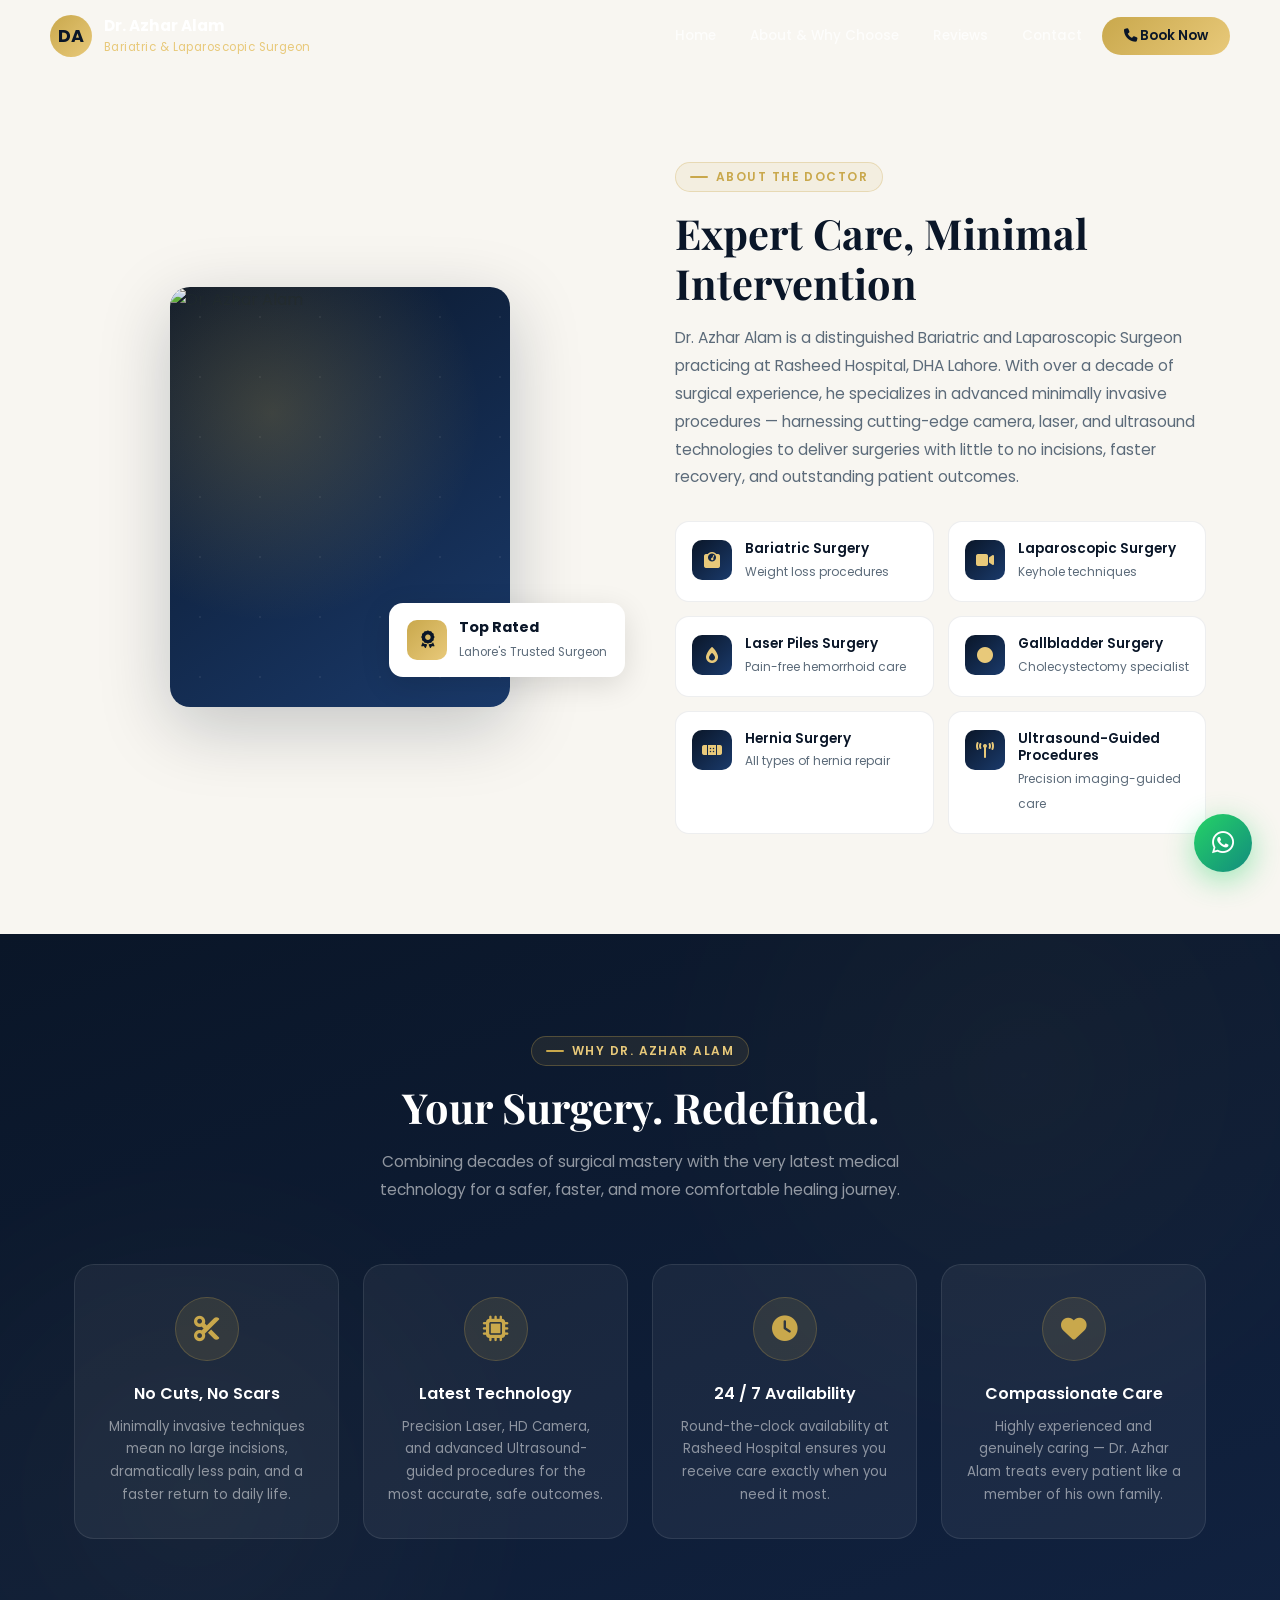
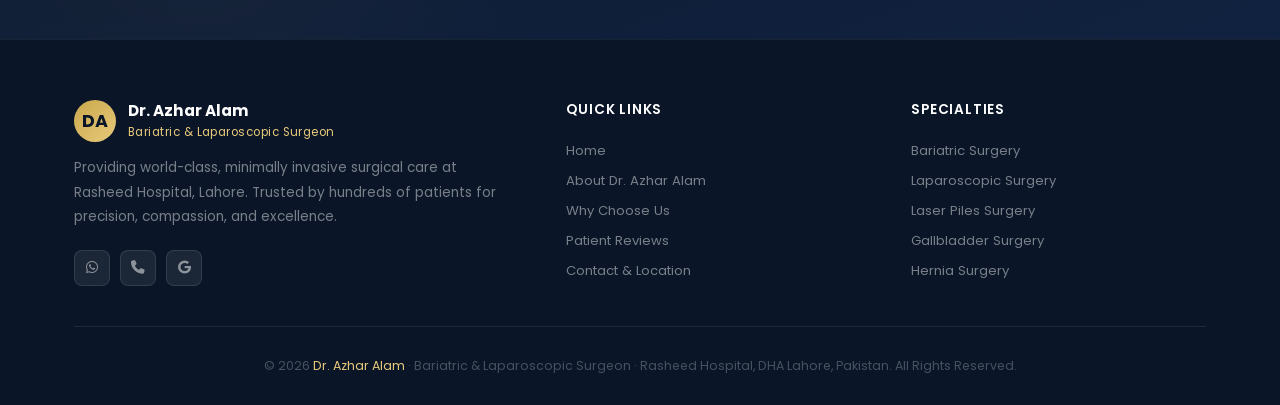
==== commit 10d9694e: "Fix layout and remove duplicate sections from all pages" ====
--- a/about.html
+++ b/about.html
@@ -4,18 +4,18 @@
 <head>
   <meta charset="UTF-8" />
   <meta name="viewport" content="width=device-width, initial-scale=1.0" />
-  <title>Dr. Azhar Alam — Bariatric & Laparoscopic Surgeon, Lahore</title>
+  <title>About Dr. Azhar Alam — Bariatric & Laparoscopic Surgeon, Lahore</title>
   <link rel="preconnect" href="https://fonts.googleapis.com" />
   <link rel="preconnect" href="https://fonts.gstatic.com" crossorigin />
   <link
     href="https://fonts.googleapis.com/css2?family=Playfair+Display:wght@400;600;700&family=Poppins:wght@300;400;500;600;700&family=Noto+Nastaliq+Urdu:wght@400;700&display=swap"
     rel="stylesheet" />
   <link rel="stylesheet" href="https://cdnjs.cloudflare.com/ajax/libs/font-awesome/6.5.0/css/all.min.css" />
-
-    <link rel="stylesheet" href="style.css" />
+  <link rel="stylesheet" href="style.css" />
 </head>
+
 <body>
-<nav id="navbar">
+  <nav id="navbar">
     <div class="nav-inner">
       <div class="nav-logo">
         <div class="nav-logo-icon">DA</div>
@@ -24,7 +24,7 @@
           <span>Bariatric & Laparoscopic Surgeon</span>
         </div>
       </div>
-            <div class="nav-links">
+      <div class="nav-links">
         <a href="index.html">Home</a>
         <a href="about.html">About & Why Choose</a>
         <a href="reviews.html">Reviews</a>
@@ -36,20 +36,18 @@
       </div>
     </div>
   </nav>
-    <div class="mobile-menu" id="mobileMenu">
-    <a href="index.html"><i class="fa fa-home"
-        style="margin-right:10px;color:var(--gold)"></i>Home</a>
-    <a href="about.html"><i class="fa fa-user-md"
-        style="margin-right:10px;color:var(--gold)"></i>About</a>
-    <a href="reviews.html"><i class="fa fa-comments"
-        style="margin-right:10px;color:var(--gold)"></i>Reviews</a>
-    <a href="contact.html"><i class="fa fa-map-marker-alt"
-        style="margin-right:10px;color:var(--gold)"></i>Contact</a>
+
+  <div class="mobile-menu" id="mobileMenu">
+    <a href="index.html"><i class="fa fa-home" style="margin-right:10px;color:var(--gold)"></i>Home</a>
+    <a href="about.html"><i class="fa fa-user-md" style="margin-right:10px;color:var(--gold)"></i>About</a>
+    <a href="reviews.html"><i class="fa fa-comments" style="margin-right:10px;color:var(--gold)"></i>Reviews</a>
+    <a href="contact.html"><i class="fa fa-map-marker-alt" style="margin-right:10px;color:var(--gold)"></i>Contact</a>
     <a href="tel:+923320761997" style="color:var(--gold-light);font-weight:600;margin-top:10px;"><i class="fa fa-phone"
         style="margin-right:10px;"></i>Call Now: +92 332 0761997</a>
   </div>
 
-<section id="about">
+  <!-- ═══════════════════════════════ ABOUT ═══════════════════════════════ -->
+  <section id="about" style="padding-top: 160px;">
     <div class="container">
       <div class="about-grid">
         <div class="about-img-wrap reveal-left">
@@ -163,412 +161,6 @@
           <h3>Compassionate Care</h3>
           <p>Highly experienced and genuinely caring — Dr. Azhar Alam treats every patient like a member of his own
             family.</p>
-        </div>
-      </div>
-    </div>
-  </section>
-
-<footer>
-    <div class="container">
-      <div class="footer-top">
-        <div class="footer-brand">
-          <div class="nav-logo" style="margin-bottom:0">
-            <div class="nav-logo-icon">DA</div>
-            <div class="nav-logo-text">
-              <strong>Dr. Azhar Alam</strong>
-              <span>Bariatric & Laparoscopic Surgeon</span>
-            </div>
-          </div>
-          <p>Providing world-class, minimally invasive surgical care at Rasheed Hospital, Lahore. Trusted by hundreds of
-            patients for precision, compassion, and excellence.</p>
-          <div class="footer-socials">
-            <a href="https://wa.me/923320761997" class="footer-social" target="_blank"><i
-                class="fab fa-whatsapp"></i></a>
-            <a href="tel:+923320761997" class="footer-social"><i class="fa fa-phone"></i></a>
-            <a href="https://business.google.com/dr-azhar-alam" class="footer-social" target="_blank"><i
-                class="fab fa-google"></i></a>
-          </div>
-        </div>
-
-                <div class="footer-col">
-          <h4>Quick Links</h4>
-          <a href="index.html">Home</a>
-          <a href="about.html">About Dr. Azhar Alam</a>
-          <a href="about.html">Why Choose Us</a>
-          <a href="reviews.html">Patient Reviews</a>
-          <a href="contact.html">Contact & Location</a>
-        </div>
-
-        <div class="footer-col">
-          <h4>Specialties</h4>
-          <a href="about.html">Bariatric Surgery</a>
-          <a href="about.html">Laparoscopic Surgery</a>
-          <a href="about.html">Laser Piles Surgery</a>
-          <a href="about.html">Gallbladder Surgery</a>
-          <a href="about.html">Hernia Surgery</a>
-        </div>
-      </div>
-
-      <div class="footer-bottom">
-        <p>© 2025 <span>Dr. Azhar Alam</span> · Bariatric & Laparoscopic Surgeon · Rasheed Hospital, DHA Lahore,
-          Pakistan. All Rights Reserved.</p>
-      </div>
-    </div>
-  </footer>
-
-<a href="https://wa.me/923320761997" class="btn btn-outline" target="_blank">
-            <i class="fab fa-whatsapp"></i> WhatsApp
-          </a>
-        </div>
-      </div>
-
-      <div class="hero-right reveal delay-3">
-        <div class="hero-card">
-          <div class="hc-avatar">A</div>
-          <div class="hc-name">Dr. Azhar Alam</div>
-          <div class="hc-spec">Bariatric · Laparoscopic · Laser Surgeon</div>
-          <div class="hc-stats">
-            <div class="hc-stat">
-              <strong>10+</strong>
-              <span>Years Exp.</span>
-            </div>
-            <div class="hc-stat">
-              <strong>1500+</strong>
-              <span>Surgeries</span>
-            </div>
-            <div class="hc-stat">
-              <strong>24/7</strong>
-              <span>Available</span>
-            </div>
-          </div>
-          <div class="hc-tags">
-            <span class="hc-tag"><i class="fa fa-check-circle"
-                style="color:var(--gold);margin-right:4px;font-size:.65rem;"></i>Bariatric</span>
-            <span class="hc-tag"><i class="fa fa-check-circle"
-                style="color:var(--gold);margin-right:4px;font-size:.65rem;"></i>Laparoscopic</span>
-            <span class="hc-tag"><i class="fa fa-check-circle"
-                style="color:var(--gold);margin-right:4px;font-size:.65rem;"></i>Laser Piles</span>
-            <span class="hc-tag"><i class="fa fa-check-circle"
-                style="color:var(--gold);margin-right:4px;font-size:.65rem;"></i>Gallbladder</span>
-            <span class="hc-tag"><i class="fa fa-check-circle"
-                style="color:var(--gold);margin-right:4px;font-size:.65rem;"></i>Hernia</span>
-          </div>
-        </div>
-      </div>
-    </div>
-  </section>
-
-  <!-- ═══════════════════════════════ ABOUT ═══════════════════════════════ -->
-  <section id="about">
-    <div class="container">
-      <div class="about-grid">
-        <div class="about-img-wrap reveal-left">
-          <div class="about-img-bg" style="overflow: hidden; border-radius: 20px;">
-            <img src="assets/image1.png" alt="Dr. Azhar Alam"
-              style="width: 100%; height: 100%; object-fit: cover; display: block;">
-          </div>
-          <div class="about-badge-float">
-            <div class="abf-icon"><i class="fa fa-award"></i></div>
-            <div class="abf-text">
-              <strong>Top Rated</strong>
-              <span>Lahore's Trusted Surgeon</span>
-            </div>
-          </div>
-        </div>
-
-        <div class="about-text reveal-right">
-          <div class="section-label">About the Doctor</div>
-          <h2 class="section-title">Expert Care, Minimal Intervention</h2>
-          <p class="section-sub">
-            Dr. Azhar Alam is a distinguished Bariatric and Laparoscopic Surgeon practicing at Rasheed Hospital, DHA
-            Lahore. With over a decade of surgical experience, he specializes in advanced minimally invasive procedures
-            — harnessing cutting-edge camera, laser, and ultrasound technologies to deliver surgeries with little to no
-            incisions, faster recovery, and outstanding patient outcomes.
-          </p>
-
-          <div class="specialty-grid">
-            <div class="specialty-card reveal delay-1">
-              <div class="sc-icon"><i class="fa fa-weight"></i></div>
-              <div class="sc-text">
-                <strong>Bariatric Surgery</strong>
-                <span>Weight loss procedures</span>
-              </div>
-            </div>
-            <div class="specialty-card reveal delay-2">
-              <div class="sc-icon"><i class="fa fa-video"></i></div>
-              <div class="sc-text">
-                <strong>Laparoscopic Surgery</strong>
-                <span>Keyhole techniques</span>
-              </div>
-            </div>
-            <div class="specialty-card reveal delay-3">
-              <div class="sc-icon"><i class="fa fa-burn"></i></div>
-              <div class="sc-text">
-                <strong>Laser Piles Surgery</strong>
-                <span>Pain-free hemorrhoid care</span>
-              </div>
-            </div>
-            <div class="specialty-card reveal delay-4">
-              <div class="sc-icon"><i class="fa fa-circle"></i></div>
-              <div class="sc-text">
-                <strong>Gallbladder Surgery</strong>
-                <span>Cholecystectomy specialist</span>
-              </div>
-            </div>
-            <div class="specialty-card reveal delay-5">
-              <div class="sc-icon"><i class="fa fa-band-aid"></i></div>
-              <div class="sc-text">
-                <strong>Hernia Surgery</strong>
-                <span>All types of hernia repair</span>
-              </div>
-            </div>
-            <div class="specialty-card reveal delay-5">
-              <div class="sc-icon"><i class="fa fa-broadcast-tower"></i></div>
-              <div class="sc-text">
-                <strong>Ultrasound-Guided Procedures</strong>
-                <span>Precision imaging-guided care</span>
-              </div>
-            </div>
-          </div>
-        </div>
-      </div>
-    </div>
-  </section>
-
-  <!-- ═══════════════════════════════ WHY CHOOSE ═══════════════════════════════ -->
-  <section id="why">
-    <div class="container">
-      <div class="why-header">
-        <div class="section-label reveal"
-          style="color:var(--gold-light);background:rgba(201,168,76,.1);border-color:rgba(201,168,76,.3);">
-          Why Dr. Azhar Alam
-        </div>
-        <h2 class="section-title reveal delay-1">Your Surgery. Redefined.</h2>
-        <p class="section-sub reveal delay-2" style="color:rgba(255,255,255,.55); margin:0 auto;">
-          Combining decades of surgical mastery with the very latest medical technology for a safer, faster, and more
-          comfortable healing journey.
-        </p>
-      </div>
-      <div class="why-grid">
-        <div class="why-card reveal delay-1">
-          <div class="why-icon"><i class="fa fa-cut"></i></div>
-          <h3>No Cuts, No Scars</h3>
-          <p>Minimally invasive techniques mean no large incisions, dramatically less pain, and a faster return to daily
-            life.</p>
-        </div>
-        <div class="why-card reveal delay-2">
-          <div class="why-icon"><i class="fa fa-microchip"></i></div>
-          <h3>Latest Technology</h3>
-          <p>Precision Laser, HD Camera, and advanced Ultrasound-guided procedures for the most accurate, safe outcomes.
-          </p>
-        </div>
-        <div class="why-card reveal delay-3">
-          <div class="why-icon"><i class="fa fa-clock"></i></div>
-          <h3>24 / 7 Availability</h3>
-          <p>Round-the-clock availability at Rasheed Hospital ensures you receive care exactly when you need it most.
-          </p>
-        </div>
-        <div class="why-card reveal delay-4">
-          <div class="why-icon"><i class="fa fa-heart"></i></div>
-          <h3>Compassionate Care</h3>
-          <p>Highly experienced and genuinely caring — Dr. Azhar Alam treats every patient like a member of his own
-            family.</p>
-        </div>
-      </div>
-    </div>
-  </section>
-
-  <!-- ═══════════════════════════════ REVIEWS ═══════════════════════════════ -->
-  <section id="reviews">
-    <div class="container">
-      <div class="reviews-header">
-        <div class="section-label reveal">Patient Reviews</div>
-        <h2 class="section-title reveal delay-1">What Our Patients Say</h2>
-        <p class="section-sub reveal delay-2">Real stories from real patients who trusted Dr. Azhar Alam with their
-          health and wellbeing.</p>
-      </div>
-
-      <!-- Rating Summary -->
-      <div class="rating-summary reveal">
-        <div class="rs-big">
-          <div class="num">4.9</div>
-          <div class="stars">★★★★★</div>
-          <p>221 Google Reviews</p>
-        </div>
-        <div class="rs-divider"></div>
-        <div class="rs-bars">
-          <div class="rs-bar-row">
-            <span>5 ★</span>
-            <div class="rs-bar-track">
-              <div class="rs-bar-fill" style="width:93%"></div>
-            </div>
-            <span>93%</span>
-          </div>
-          <div class="rs-bar-row">
-            <span>4 ★</span>
-            <div class="rs-bar-track">
-              <div class="rs-bar-fill" style="width:5%"></div>
-            </div>
-            <span>5%</span>
-          </div>
-          <div class="rs-bar-row">
-            <span>3 ★</span>
-            <div class="rs-bar-track">
-              <div class="rs-bar-fill" style="width:1%"></div>
-            </div>
-            <span>1%</span>
-          </div>
-          <div class="rs-bar-row">
-            <span>2 ★</span>
-            <div class="rs-bar-track">
-              <div class="rs-bar-fill" style="width:0.5%"></div>
-            </div>
-            <span>0%</span>
-          </div>
-          <div class="rs-bar-row">
-            <span>1 ★</span>
-            <div class="rs-bar-track">
-              <div class="rs-bar-fill" style="width:0.5%"></div>
-            </div>
-            <span>0%</span>
-          </div>
-        </div>
-        <div class="rs-divider"></div>
-        <div class="rs-highlights">
-          <div class="rs-hl"><i class="fa fa-check-circle"></i> Highly recommended by patients</div>
-          <div class="rs-hl"><i class="fa fa-check-circle"></i> Exceptional post-operative care</div>
-          <div class="rs-hl"><i class="fa fa-check-circle"></i> Professional & compassionate</div>
-          <div class="rs-hl"><i class="fa fa-check-circle"></i> Minimal pain & quick recovery</div>
-        </div>
-      </div>
-
-      <div class="reviews-grid">
-        <!-- Review 1 -->
-        <div class="review-card reveal delay-1">
-          <div class="review-stars">★★★★★</div>
-          <p class="review-text">
-            "Dr. Azhar Alam's expertise as a General and Laparoscopic Surgeon is truly unmatched. From the very first
-            consultation to full recovery, every step was handled with the utmost professionalism and care. Highly
-            recommended!"
-          </p>
-          <div class="review-author">
-            <div class="reviewer-avatar">MU</div>
-            <div>
-              <div class="reviewer-name">Muhammad Usman</div>
-              <div class="reviewer-tag">Laparoscopic Surgery Patient</div>
-            </div>
-            <div class="review-source"><i class="fab fa-google"></i> Google</div>
-          </div>
-        </div>
-
-        <!-- Review 2 -->
-        <div class="review-card reveal delay-2">
-          <div class="review-stars">★★★★★</div>
-          <p class="review-text">
-            "Truly thankful for taking such good care of my mother during her surgery. Dr. Azhar Alam and his team were
-            incredibly kind, attentive, and reassuring throughout the entire process. May God bless him always."
-          </p>
-          <div class="review-author">
-            <div class="reviewer-avatar">MK</div>
-            <div>
-              <div class="reviewer-name">Mahi Kazmi</div>
-              <div class="reviewer-tag">Family of a Surgical Patient</div>
-            </div>
-            <div class="review-source"><i class="fab fa-google"></i> Google</div>
-          </div>
-        </div>
-
-        <!-- Review 3 -->
-        <div class="review-card reveal delay-3">
-          <div class="review-stars">★★★★★</div>
-          <p class="review-text">
-            "Best piles laser surgeon in town! Great experience, very caring and professional. The procedure was
-            painless and my recovery was so much faster than I expected. Cannot recommend enough. Thank you Doctor!"
-          </p>
-          <div class="review-author">
-            <div class="reviewer-avatar">AR</div>
-            <div>
-              <div class="reviewer-name">Awais Rehman</div>
-              <div class="reviewer-tag">Laser Piles Surgery Patient</div>
-            </div>
-            <div class="review-source"><i class="fab fa-google"></i> Google</div>
-          </div>
-        </div>
-      </div>
-    </div>
-  </section>
-
-  <!-- ═══════════════════════════════ CONTACT ═══════════════════════════════ -->
-  <section id="contact">
-    <div class="container">
-      <div class="section-label reveal">Get In Touch</div>
-      <h2 class="section-title reveal delay-1">Visit Us at Rasheed Hospital</h2>
-      <p class="section-sub reveal delay-2" style="margin-bottom:50px;">
-        Conveniently located in DHA Phase 1, Lahore — open 24 hours for all your surgical needs.
-      </p>
-
-      <div class="contact-grid">
-        <div class="contact-info reveal-left">
-          <div class="contact-card">
-            <div class="contact-item">
-              <div class="ci-icon"><i class="fa fa-map-marker-alt"></i></div>
-              <div>
-                <div class="ci-label">Hospital Address</div>
-                <div class="ci-value">Rasheed Hospital, D.H.A. Main Blvd,<br>DHA Phase 1, Lahore, 54000, Pakistan</div>
-              </div>
-            </div>
-            <div class="contact-item">
-              <div class="ci-icon"><i class="fa fa-phone-alt"></i></div>
-              <div>
-                <div class="ci-label">Phone / WhatsApp</div>
-                <div class="ci-value"><a href="tel:+923320761997">+92 332 0761997</a></div>
-              </div>
-            </div>
-            <div class="contact-item">
-              <div class="ci-icon"><i class="fa fa-clock"></i></div>
-              <div>
-                <div class="ci-label">Availability</div>
-                <div class="ci-value">Open 24 Hours · 7 Days a Week</div>
-              </div>
-            </div>
-            <div class="contact-item">
-              <div class="ci-icon"><i class="fa fa-globe"></i></div>
-              <div>
-                <div class="ci-label">Online Profile</div>
-                <div class="ci-value">
-                  <a href="https://business.google.com/dr-azhar-alam" target="_blank">
-                    business.google.com/dr-azhar-alam
-                  </a>
-                </div>
-              </div>
-            </div>
-          </div>
-
-          <div class="availability-badge">Open 24 Hours — Ready to Help</div>
-
-          <div style="margin-top:24px; display:flex; gap:12px; flex-wrap:wrap;">
-            <a href="tel:+923320761997" class="btn btn-gold"
-              style="background:linear-gradient(135deg,var(--navy),var(--navy-light));color:var(--white);border-color:var(--navy-light);">
-              <i class="fa fa-phone"></i> Call Now
-            </a>
-            <a href="https://wa.me/923320761997" class="btn btn-gold" target="_blank">
-              <i class="fab fa-whatsapp"></i> WhatsApp
-            </a>
-          </div>
-        </div>
-
-        <div class="reveal-right">
-          <div class="map-wrap">
-            <iframe
-              src="https://www.google.com/maps/embed?pb=!1m18!1m12!1m3!1d3401.406!2d74.3745!3d31.4813!2m3!1f0!2f0!3f0!3m2!1i1024!2i768!4f13.1!3m3!1m2!1s0x391904e86dbe0d23%3A0x8d82c6cd0c3ace5c!2sRasheed%20Hospital!5e0!3m2!1sen!2spk!4v1"
-              allowfullscreen="" loading="lazy" referrerpolicy="no-referrer-when-downgrade"
-              title="Rasheed Hospital DHA Lahore">
-            </iframe>
-            <div class="map-caption">
-              <i class="fa fa-map-pin"></i>
-              <span>Rasheed Hospital, DHA Phase 1 Main Boulevard, Lahore, Pakistan</span>
-            </div>
-          </div>
         </div>
       </div>
     </div>
@@ -597,7 +189,7 @@
           </div>
         </div>
 
-                <div class="footer-col">
+        <div class="footer-col">
           <h4>Quick Links</h4>
           <a href="index.html">Home</a>
           <a href="about.html">About Dr. Azhar Alam</a>
@@ -617,7 +209,7 @@
       </div>
 
       <div class="footer-bottom">
-        <p>© 2025 <span>Dr. Azhar Alam</span> · Bariatric & Laparoscopic Surgeon · Rasheed Hospital, DHA Lahore,
+        <p>© 2026 <span>Dr. Azhar Alam</span> · Bariatric & Laparoscopic Surgeon · Rasheed Hospital, DHA Lahore,
           Pakistan. All Rights Reserved.</p>
       </div>
     </div>
@@ -660,22 +252,6 @@
         document.getElementById('mobileMenu').classList.remove('open');
       });
     });
-
-    /* ── Rating bar animation ── */
-    const ratingObs = new IntersectionObserver((entries) => {
-      entries.forEach(entry => {
-        if (entry.isIntersecting) {
-          entry.target.querySelectorAll('.rs-bar-fill').forEach(bar => {
-            const target = bar.style.width;
-            bar.style.width = '0';
-            setTimeout(() => bar.style.width = target, 200);
-          });
-          ratingObs.unobserve(entry.target);
-        }
-      });
-    }, { threshold: 0.3 });
-    const ratingSummary = document.querySelector('.rating-summary');
-    if (ratingSummary) ratingObs.observe(ratingSummary);
   </script>
 </body>
 
